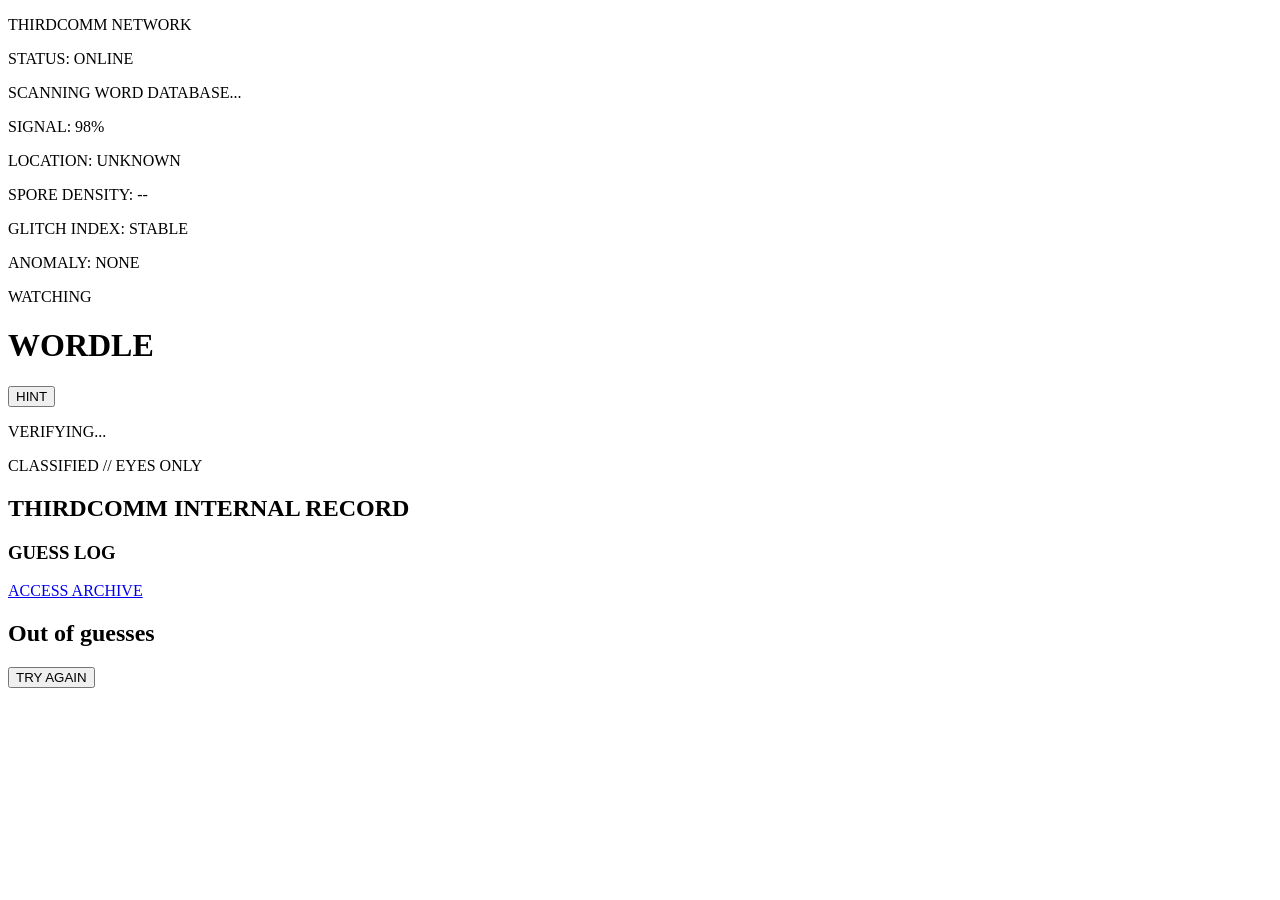
==== index.html @ 963567b8 "Rename index (2).html to index.html" ====
<!doctype html>
<html lang="en">
<head>
<meta charset="utf-8">
<meta name="viewport" content="width=device-width, initial-scale=1">
<title>WORDLE</title>
<link rel="stylesheet" href="style.css">
</head>
<body>
<!-- BACKGROUND ATMOSPHERE LAYER -->
<div class="bg-fx" aria-hidden="true">
    <div class="scanlines"></div>
    <div class="vignette"></div>
    <div class="spores" id="spores"></div>
    <div class="glitch-sweep" id="glitch-sweep"></div>
    <div class="anomaly-flare" id="anomaly-flare"></div>
</div>

<!-- BACKGROUND RADAR SYSTEM -->
<div class="radar-system" aria-hidden="true">
    <div class="radar">
        <div class="radar-sweep"></div>
        <div class="radar-dot"></div>
    </div>
    <div class="radar-data">
        <p>THIRDCOMM NETWORK</p>
        <p>STATUS: ONLINE</p>
        <p>SCANNING WORD DATABASE...</p>
        <p>SIGNAL: 98%</p>
        <p>LOCATION: UNKNOWN</p>
    </div>
</div>

<!-- MIRRORED SIGNAL MONITOR -->
<div class="signal-monitor" aria-hidden="true">
    <div class="monitor-ring">
        <div class="monitor-pulse"></div>
        <div class="monitor-pulse delay"></div>
    </div>
    <div class="monitor-data">
        <p>SPORE DENSITY: <span id="spore-density">--</span></p>
        <p>GLITCH INDEX: <span id="glitch-index">STABLE</span></p>
        <p>ANOMALY: <span id="anomaly-status">NONE</span></p>
        <p>WATCHING</p>
    </div>
</div>

<header class="topbar">
    <h1>WORDLE</h1>
    <div class="header-actions">
        <button id="hint-button" class="hint-button">HINT</button>
    </div>
</header>

<main>
    <section id="board" class="board" aria-label="Wordle game board"></section>
</main>

<div id="toast" class="toast"></div>
<section id="keyboard" class="keyboard"></section>

<section id="verification" class="verification">
    <p id="verification-text">VERIFYING...</p>
</section>

<section id="record" class="record">
    <div class="record-content">
        <p class="record-eyebrow">CLASSIFIED // EYES ONLY</p>
        <h2>THIRDCOMM INTERNAL RECORD</h2>
        <div class="rule"></div>
        <h3>GUESS LOG</h3>
        <ol id="guess-log" class="guess-log"></ol>
        <p id="subject-note" class="subject-note"></p>
        <a class="archive-button" href="https://canva.link/ogadl70s5o96e46">ACCESS ARCHIVE</a>
    </div>
</section>

<section id="retry-modal" class="retry-modal">
    <div class="retry-panel">
        <h2 id="retry-title">Out of guesses</h2>
        <button id="retry-button">TRY AGAIN</button>
    </div>
</section>

<script src="script.js"></script>
</body>
</html>
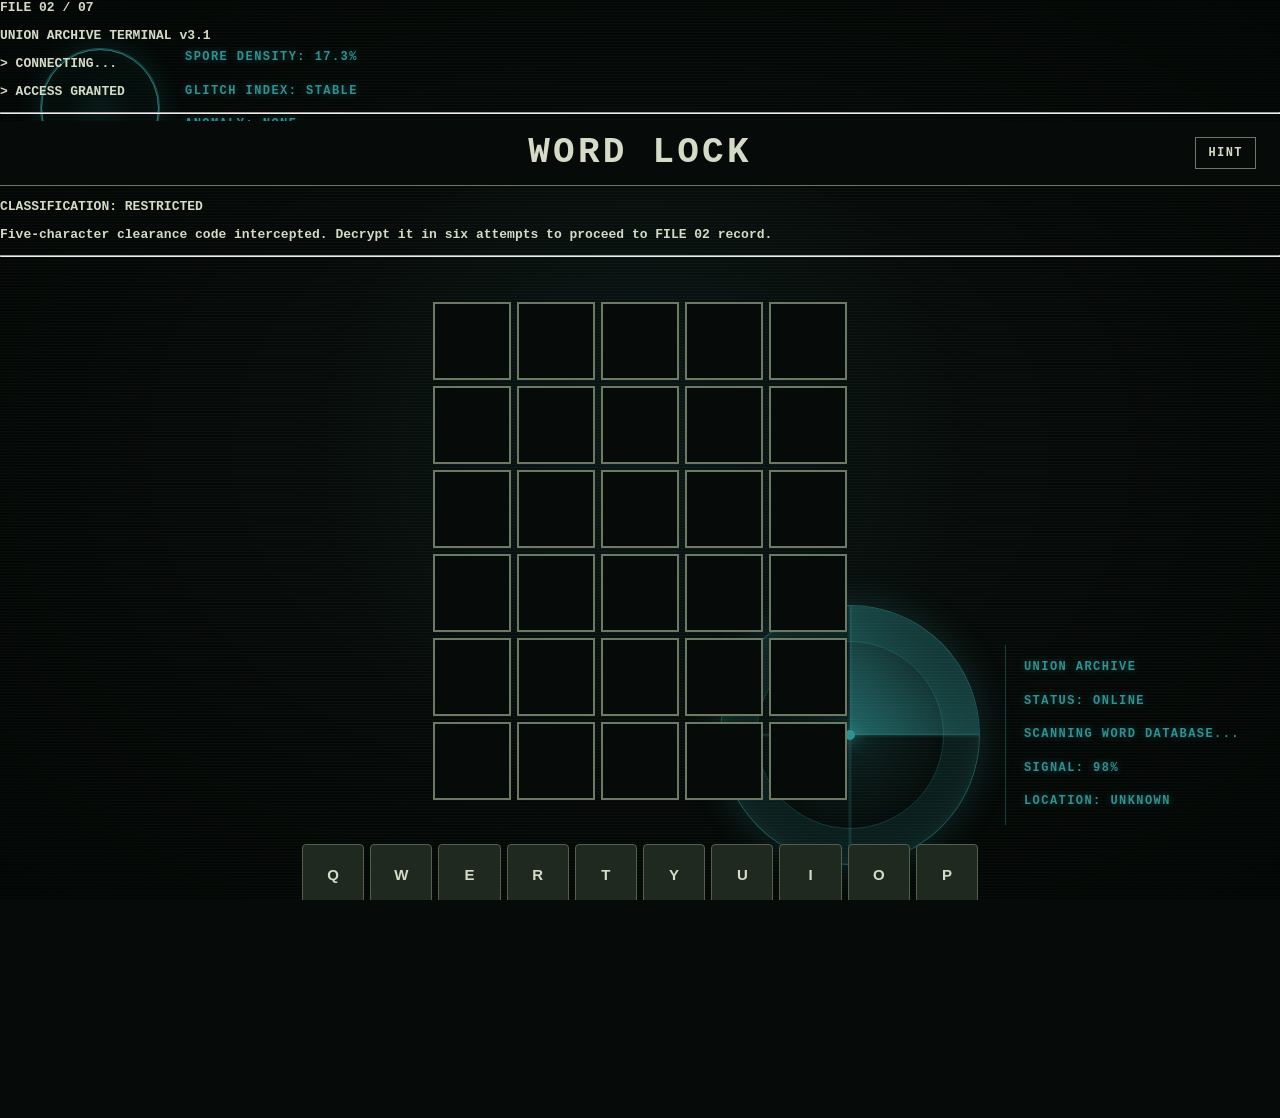
==== commit 88d29b0e: "Update index.html" ====
--- a/index.html
+++ b/index.html
@@ -3,10 +3,13 @@
 <head>
 <meta charset="utf-8">
 <meta name="viewport" content="width=device-width, initial-scale=1">
-<title>WORDLE</title>
+<title>UNION ARCHIVE // FILE 02 — WORD LOCK</title>
+<link rel="preconnect" href="https://fonts.googleapis.com">
+<link href="https://fonts.googleapis.com/css2?family=Share+Tech+Mono&display=swap" rel="stylesheet">
 <link rel="stylesheet" href="style.css">
 </head>
 <body>
+
 <!-- BACKGROUND ATMOSPHERE LAYER -->
 <div class="bg-fx" aria-hidden="true">
     <div class="scanlines"></div>
@@ -15,6 +18,7 @@
     <div class="glitch-sweep" id="glitch-sweep"></div>
     <div class="anomaly-flare" id="anomaly-flare"></div>
 </div>
+<div class="scan-beam" aria-hidden="true"></div>
 
 <!-- BACKGROUND RADAR SYSTEM -->
 <div class="radar-system" aria-hidden="true">
@@ -23,7 +27,7 @@
         <div class="radar-dot"></div>
     </div>
     <div class="radar-data">
-        <p>THIRDCOMM NETWORK</p>
+        <p>UNION ARCHIVE</p>
         <p>STATUS: ONLINE</p>
         <p>SCANNING WORD DATABASE...</p>
         <p>SIGNAL: 98%</p>
@@ -45,40 +49,63 @@
     </div>
 </div>
 
-<header class="topbar">
-    <h1>WORDLE</h1>
-    <div class="header-actions">
+<div class="wrap">
+<div class="box">
+
+    <div class="stamp">FILE 02 / 07</div>
+
+    <p class="small">UNION ARCHIVE TERMINAL v3.1</p>
+    <p>&gt; CONNECTING...</p>
+    <p>&gt; ACCESS GRANTED</p>
+
+    <hr>
+
+    <header class="topbar">
+        <h1 class="glitch" data-text="WORD LOCK">WORD LOCK</h1>
         <button id="hint-button" class="hint-button">HINT</button>
-    </div>
-</header>
+    </header>
 
-<main>
-    <section id="board" class="board" aria-label="Wordle game board"></section>
-</main>
+    <p class="red">CLASSIFICATION: RESTRICTED</p>
+    <p class="small">Five-character clearance code intercepted. Decrypt it in six attempts to proceed to FILE 02 record.</p>
+
+    <hr>
+
+    <main>
+        <section id="board" class="board" aria-label="Word lock game board"></section>
+    </main>
+
+    <section id="keyboard" class="keyboard"></section>
+
+    <p class="small" style="margin-top:20px;">Awaiting input<span class="cursor">_</span></p>
+
+</div>
+</div>
 
 <div id="toast" class="toast"></div>
-<section id="keyboard" class="keyboard"></section>
 
 <section id="verification" class="verification">
     <p id="verification-text">VERIFYING...</p>
 </section>
 
 <section id="record" class="record">
-    <div class="record-content">
-        <p class="record-eyebrow">CLASSIFIED // EYES ONLY</p>
-        <h2>THIRDCOMM INTERNAL RECORD</h2>
-        <div class="rule"></div>
-        <h3>GUESS LOG</h3>
+    <div class="record-content box">
+        <div class="stamp">FILE 02 / 07</div>
+        <p class="red">CLASSIFICATION: DECRYPTED</p>
+        <h2 class="glitch" data-text="UNION ARCHIVE RECORD">UNION ARCHIVE RECORD</h2>
+        <hr>
+        <p><strong>SUBJECT:</strong> <span class="redacted" tabindex="0">CIPRIKAND</span></p>
+        <p class="small" style="margin-top:12px;"><strong>GUESS LOG</strong></p>
         <ol id="guess-log" class="guess-log"></ol>
         <p id="subject-note" class="subject-note"></p>
-        <a class="archive-button" href="https://canva.link/ogadl70s5o96e46">ACCESS ARCHIVE</a>
+        <a class="button" href="https://canva.link/ogadl70s5o96e46">ACCESS ARCHIVE</a>
     </div>
 </section>
 
 <section id="retry-modal" class="retry-modal">
-    <div class="retry-panel">
-        <h2 id="retry-title">Out of guesses</h2>
-        <button id="retry-button">TRY AGAIN</button>
+    <div class="retry-panel box">
+        <div class="stamp">LOCKED</div>
+        <h2 id="retry-title" class="red">OUT OF ATTEMPTS</h2>
+        <button id="retry-button" class="button">TRY AGAIN</button>
     </div>
 </section>
 
--- a/style.css
+++ b/style.css
@@ -0,0 +1,510 @@
+/* Wordle — THIRDCOMM NETWORK theme */
+
+:root {
+  --bg: #060a08;
+  --text: #d6dbc7;
+  --border: #6c7965;
+  --absent: #4d574b;
+  --present: #c9b458;
+  --correct: #6aaa64;
+  --key: #20291f;
+  --tile-size: clamp(48px, calc((100vw - 46px) / 5), 78px);
+  --board-gap: clamp(4px, 1vw, 6px);
+  --radar: #3ebfc1;
+  --anomaly: #c23b3b;
+}
+
+*,
+*::before,
+*::after { box-sizing: border-box; }
+
+html, body { margin: 0; width: 100%; height: 100%; overflow-x: hidden; }
+
+body {
+  min-height: 100vh;
+  background:
+    radial-gradient(circle at center, rgba(62,191,193,.08), transparent 45%),
+    var(--bg);
+  color: var(--text);
+  font-family: monospace;
+  font-weight: 600;
+}
+
+button { font: inherit; }
+button:focus-visible,
+a:focus-visible { outline: 2px solid var(--correct); outline-offset: 3px; }
+
+/* Header */
+.topbar {
+  position: relative;
+  display: flex;
+  align-items: center;
+  justify-content: flex-end;
+  min-height: 65px;
+  padding: 0 clamp(12px, 3vw, 24px);
+  border-bottom: 1px solid var(--border);
+  background: var(--bg);
+}
+
+.topbar h1 {
+  position: absolute;
+  left: 50%;
+  margin: 0;
+  color: var(--text);
+  font-family: monospace;
+  font-size: clamp(28px, 4vw, 36px);
+  font-weight: 700;
+  letter-spacing: .09em;
+  line-height: 1;
+  transform: translateX(-50%);
+}
+
+.header-actions { display: flex; align-items: center; gap: clamp(8px, 2vw, 14px); }
+
+.icon-button {
+  padding: 3px;
+  border: 0;
+  background: transparent;
+  color: var(--text);
+  font-size: 23px;
+  font-weight: 700;
+  cursor: pointer;
+}
+
+.hint-button {
+  padding: 8px 12px;
+  border: 1px solid var(--border);
+  background: transparent;
+  color: var(--text);
+  font-family: monospace;
+  font-size: 12px;
+  font-weight: 700;
+  letter-spacing: .12em;
+  cursor: pointer;
+}
+
+.hint-button:hover,
+.hint-button:focus { background: #182018; border-color: #a8b59c; color: #e4e7d6; }
+
+/* Game board */
+.board {
+  display: grid;
+  grid-template-rows: repeat(6, var(--tile-size));
+  gap: var(--board-gap);
+  width: calc(var(--tile-size) * 5 + var(--board-gap) * 4);
+  margin: clamp(24px, 5vh, 48px) auto 0;
+}
+
+.row { display: grid; grid-template-columns: repeat(5, 1fr); gap: var(--board-gap); }
+
+.tile {
+  display: flex;
+  align-items: center;
+  justify-content: center;
+  min-width: 0;
+  border: 2px solid var(--border);
+  background: var(--bg);
+  color: var(--text);
+  font-size: clamp(24px, calc(var(--tile-size) * .5), 38px);
+  font-weight: 700;
+  line-height: 1;
+  text-transform: uppercase;
+  user-select: none;
+}
+
+.tile.filled { border-color: #a8b59c; }
+.tile.correct, .tile.present, .tile.absent { color: #fff; border-color: transparent; }
+.tile.correct { background: var(--correct); }
+.tile.present { background: var(--present); }
+.tile.absent { background: var(--absent); }
+
+/* Keyboard */
+.keyboard {
+  display: grid;
+  gap: clamp(5px, 1vw, 8px);
+  width: min(700px, 100%);
+  margin: clamp(26px, 5vh, 44px) auto 0;
+  padding: 0 clamp(6px, 2vw, 12px) 24px;
+}
+
+.key-row { display: flex; justify-content: center; gap: clamp(3px, .8vw, 6px); }
+
+.key {
+  flex: 1 1 0;
+  min-width: 0;
+  height: clamp(48px, 8.5vh, 62px);
+  padding: 0 5px;
+  border: 1px solid #52604d;
+  border-radius: 4px;
+  background: var(--key);
+  color: var(--text);
+  font: 700 clamp(12px, 1.8vw, 15px) "Clear Sans", Arial, sans-serif;
+  cursor: pointer;
+}
+
+.key.wide { flex-grow: 1.5; font-size: clamp(10px, 1.5vw, 12px); }
+.key.correct, .key.present, .key.absent { color: #fff; }
+.key.correct { background: var(--correct); }
+.key.present { background: var(--present); }
+.key.absent { background: var(--absent); }
+
+/* Feedback and overlays */
+.toast {
+  position: fixed;
+  z-index: 5;
+  top: 84px;
+  left: 50%;
+  max-width: calc(100vw - 32px);
+  padding: 13px 16px;
+  border: 1px solid var(--border);
+  border-radius: 4px;
+  background: #182018;
+  color: #e4e7d6;
+  font-size: 14px;
+  opacity: 0;
+  pointer-events: none;
+  transform: translate(-50%, -12px);
+  transition: opacity .15s, transform .15s;
+}
+.toast.show { opacity: 1; transform: translate(-50%, 0); }
+
+.verification, .record, .retry-modal {
+  position: fixed;
+  inset: 0;
+  display: none;
+  align-items: center;
+  justify-content: center;
+}
+.verification.show, .record.show, .retry-modal.show { display: flex; }
+.verification { z-index: 10; background: #050908; color: #d4d1ba; font: clamp(20px, 4vw, 36px) monospace; letter-spacing: .17em; }
+.verification p { animation: pulse .8s infinite alternate; }
+
+.record { z-index: 11; padding: 25px; overflow: auto; background: #060a08; color: #d6dbc7; font-family: monospace; }
+.record-content { width: min(720px, 100%); padding: clamp(24px, 6vw, 58px); border: 1px solid #6c7965; box-shadow: 0 0 60px rgba(154, 180, 135, .14); }
+.record-eyebrow { margin: 0 0 24px; color: #9aa990; font-size: 12px; letter-spacing: .15em; }
+.record h2 { margin: 0; font-size: clamp(26px, 5vw, 48px); letter-spacing: .04em; line-height: 1.06; }
+.record h3 { margin: 26px 0 10px; font-size: 14px; letter-spacing: .16em; }
+.rule { height: 1px; margin: 25px 0; background: #6c7965; }
+.guess-log { margin: 0; padding-left: 24px; letter-spacing: .17em; line-height: 1.9; }
+.subject-note { margin: 32px 0; color: #e4e7d6; font-size: 15px; line-height: 1.6; }
+.archive-button { display: inline-block; padding: 14px 18px; background: #cbd5bb; color: #10170f; font-size: 13px; font-weight: bold; letter-spacing: .08em; text-decoration: none; }
+.archive-button:hover { background: #fff; }
+
+.retry-modal { z-index: 12; padding: 20px; background: rgba(0, 0, 0, .48); }
+.retry-panel { width: min(330px, 100%); padding: 30px 24px; border: 1px solid #6c7965; background: #060a08; color: var(--text); box-shadow: 0 0 30px rgba(154, 180, 135, .14); text-align: center; }
+.retry-panel h2 { margin: 0 0 24px; font-size: 22px; }
+.retry-panel button { padding: 13px 20px; border: 0; background: #cbd5bb; color: #10170f; font-weight: 700; letter-spacing: .05em; cursor: pointer; }
+
+/* Optional alternate skins — unused by default, keep for other puzzle pages if wanted.
+   Set data-theme="classic" / "cyber" / "neon" / "neon-signal" on <html> to activate. */
+:is([data-theme="classic"], .theme-classic) {
+  --bg: #fff; --text: #1a1a1b; --border: #d3d6da; --absent: #787c7e; --present: #c9b458; --correct: #6aaa64; --key: #d3d6da;
+}
+:is([data-theme="classic"], .theme-classic) body { font-family: "Clear Sans", "Helvetica Neue", Arial, sans-serif; }
+:is([data-theme="classic"], .theme-classic) .topbar { justify-content: space-between; }
+:is([data-theme="classic"], .theme-classic) .topbar h1 { position: static; font-family: Georgia, serif; letter-spacing: -1.5px; transform: none; }
+:is([data-theme="classic"], .theme-classic) .hint-button { border-color: #878a8c; background: #fff; color: var(--text); font-family: inherit; letter-spacing: .04em; }
+:is([data-theme="classic"], .theme-classic) .tile { background: #fff; }
+:is([data-theme="classic"], .theme-classic) .tile.filled { border-color: #878a8c; }
+:is([data-theme="classic"], .theme-classic) .key { border: 0; font-family: "Clear Sans", Arial, sans-serif; }
+
+:is([data-theme="cyber"], .theme-cyber) {
+  --bg: #070914; --text: #e9ecff; --border: #566076; --absent: #3b4157; --present: #b06dca; --correct: #3ebfc1; --key: #20263a;
+}
+:is([data-theme="cyber"], .theme-cyber) body { background: radial-gradient(circle at 50% -20%, #20294b 0, #070914 48%); font-family: monospace; }
+:is([data-theme="cyber"], .theme-cyber) .topbar { border-color: #536084; background: rgba(7, 9, 20, .9); }
+:is([data-theme="cyber"], .theme-cyber) .topbar h1 { font-family: monospace; font-size: 29px; letter-spacing: .12em; text-shadow: 0 0 14px #55d9dc; }
+:is([data-theme="cyber"], .theme-cyber) .hint-button { background: #12182a; border-color: #3ebfc1; color: #bdf7f4; }
+:is([data-theme="cyber"], .theme-cyber) .tile { border-color: #566076; background: #0d1120; color: #e9ecff; text-shadow: 0 0 8px rgba(255,255,255,.28); }
+:is([data-theme="cyber"], .theme-cyber) .tile.filled { border-color: #aab9dc; }
+:is([data-theme="cyber"], .theme-cyber) .tile.correct, :is([data-theme="cyber"], .theme-cyber) .key.correct { background: #177f88; }
+:is([data-theme="cyber"], .theme-cyber) .tile.present, :is([data-theme="cyber"], .theme-cyber) .key.present { background: #75418f; }
+:is([data-theme="cyber"], .theme-cyber) .tile.absent, :is([data-theme="cyber"], .theme-cyber) .key.absent { background: #343b50; }
+:is([data-theme="cyber"], .theme-cyber) .key { border-color: #3b4662; border-radius: 0; }
+
+:is([data-theme="neon"], .theme-neon) {
+  --bg: #0a0613; --text: #e9ffed; --border: #595071; --absent: #3d3a4e; --present: #c9b458; --correct: #6aaa64; --key: #211936;
+}
+:is([data-theme="neon"], .theme-neon) body { background: radial-gradient(ellipse at 50% -20%, #2c1b4d 0, #0a0613 46%, #05030a 100%); }
+:is([data-theme="neon"], .theme-neon) body::before { position: fixed; z-index: -1; inset: 0; content: ""; pointer-events: none; background: repeating-linear-gradient(90deg, transparent 0 49px, rgba(86,255,138,.035) 50px), repeating-linear-gradient(0deg, transparent 0 49px, rgba(137,84,226,.05) 50px); }
+:is([data-theme="neon"], .theme-neon) .topbar { border-color: #4b386f; background: rgba(10,6,19,.92); }
+:is([data-theme="neon"], .theme-neon) .topbar h1 { color: #b6ffbd; text-shadow: 0 0 8px #54e85f, 0 0 22px rgba(151,72,255,.75); }
+:is([data-theme="neon"], .theme-neon) .hint-button { position: relative; border-color: #63d66a; background: #171025; color: #baffc0; box-shadow: 0 0 10px rgba(100,227,108,.2); animation: hint-pulse 1.8s ease-in-out infinite; }
+:is([data-theme="neon"], .theme-neon) .hint-button::before { margin-right: 7px; content: "◇"; color: #d1ff9b; }
+:is([data-theme="neon"], .theme-neon) .tile { border-color: #574872; background: #110b20; color: #f1fff3; box-shadow: inset 0 0 13px rgba(134,72,235,.09); }
+:is([data-theme="neon"], .theme-neon) .tile.filled { border-color: #aa91da; }
+:is([data-theme="neon"], .theme-neon) .key { border-color: #524170; }
+
+:is([data-theme="neon-signal"], .theme-neon-signal) {
+  --bg: #0a0613; --text: #e9ffed; --border: #595071; --absent: #3d3a4e; --present: #c9b458; --correct: #6aaa64; --key: #211936;
+}
+:is([data-theme="neon-signal"], .theme-neon-signal) body { background: radial-gradient(ellipse at 50% -20%, #2c1b4d 0, #0a0613 46%, #05030a 100%); }
+:is([data-theme="neon-signal"], .theme-neon-signal) .hint-button { position: relative; border-color: #63d66a; background: #171025; color: #baffc0; box-shadow: 0 0 10px rgba(100,227,108,.2); animation: hint-pulse 1.8s ease-in-out infinite; }
+:is([data-theme="neon-signal"], .theme-neon-signal) .hint-button::before { margin-right: 7px; content: "◇"; color: #d1ff9b; }
+
+@keyframes shake { 10%, 90% { transform: translateX(-3px); } 20%, 80% { transform: translateX(5px); } 30%, 50%, 70% { transform: translateX(-7px); } 40%, 60% { transform: translateX(7px); } }
+@keyframes flip { 0% { transform: rotateX(0); } 50% { transform: rotateX(90deg); } 100% { transform: rotateX(0); } }
+@keyframes pulse { to { opacity: .38; } }
+@keyframes hint-pulse { 50% { box-shadow: 0 0 18px rgba(131,255,154,.7); } }
+
+.shake { animation: shake .55s ease-in-out; }
+.flip { animation: flip .5s ease forwards; }
+
+@media (max-width: 420px) {
+  .topbar { min-height: 58px; }
+  .topbar h1 { font-size: 27px; }
+  .header-actions { gap: 5px; }
+  .hint-button { padding: 7px 8px; font-size: 10px; }
+  .keyboard { margin-top: 25px; }
+  .radar-system { display: none; }
+  .signal-monitor { display: none; }
+}
+
+@media (min-width: 1440px) { :root { --tile-size: 78px; } }
+
+@media (prefers-reduced-motion: reduce) {
+  *, *::before, *::after { animation-duration: .01ms !important; animation-iteration-count: 1 !important; scroll-behavior: auto !important; transition-duration: .01ms !important; }
+}
+
+/* ==========================
+   BACKGROUND ATMOSPHERE
+   ========================== */
+
+.bg-fx {
+  position: fixed;
+  inset: 0;
+  z-index: -3;
+  overflow: hidden;
+  pointer-events: none;
+}
+
+/* Scanlines — slow vertical drift, always present, barely there */
+.scanlines {
+  position: absolute;
+  inset: -4px 0 0 0;
+  background: repeating-linear-gradient(
+    to bottom,
+    rgba(214, 219, 199, .035) 0px,
+    rgba(214, 219, 199, .035) 1px,
+    transparent 1px,
+    transparent 3px
+  );
+  animation: scanline-drift 9s linear infinite;
+}
+
+@keyframes scanline-drift {
+  from { transform: translateY(0); }
+  to   { transform: translateY(3px); }
+}
+
+/* Vignette — slow breathing, darker at the edges */
+.vignette {
+  position: absolute;
+  inset: 0;
+  background: radial-gradient(ellipse at center, transparent 45%, rgba(0, 4, 2, .55) 100%);
+  animation: vignette-breathe 7s ease-in-out infinite;
+}
+
+@keyframes vignette-breathe {
+  0%, 100% { opacity: .75; }
+  50%      { opacity: .95; }
+}
+
+/* Data spores — drifting particles, spawned by script.js */
+.spores { position: absolute; inset: 0; }
+
+.spore {
+  position: absolute;
+  bottom: -6px;
+  width: 2px;
+  height: 2px;
+  border-radius: 50%;
+  background: var(--radar);
+  box-shadow: 0 0 5px var(--radar), 0 0 1px #fff;
+  opacity: 0;
+  animation-name: spore-rise;
+  animation-timing-function: linear;
+  animation-fill-mode: forwards;
+}
+
+@keyframes spore-rise {
+  0%   { transform: translate(0, 0); opacity: 0; }
+  8%   { opacity: .85; }
+  92%  { opacity: .5; }
+  100% { transform: translate(var(--drift, 0px), -108vh); opacity: 0; }
+}
+
+/* Glitch sweep — occasional teal scan pass */
+.glitch-sweep {
+  position: absolute;
+  inset: 0;
+  opacity: 0;
+  background:
+    linear-gradient(100deg, transparent 42%, rgba(62, 191, 193, .16) 49%, rgba(62, 191, 193, .3) 50%, rgba(62, 191, 193, .16) 51%, transparent 58%);
+  transform: translateX(-120%);
+  mix-blend-mode: screen;
+}
+
+.glitch-sweep.active { animation: glitch-pass 1.1s ease-in-out; }
+
+@keyframes glitch-pass {
+  0%   { transform: translateX(-120%) skewX(-8deg); opacity: 0; }
+  12%  { opacity: 1; }
+  50%  { transform: translateX(0%) skewX(-8deg); opacity: .7; }
+  88%  { opacity: 1; }
+  100% { transform: translateX(120%) skewX(-8deg); opacity: 0; }
+}
+
+/* Anomaly flare — rare red pulse, the horror beat */
+.anomaly-flare {
+  position: absolute;
+  inset: 0;
+  opacity: 0;
+  background: radial-gradient(ellipse at 50% 50%, rgba(194, 59, 59, .28), transparent 62%);
+}
+
+.anomaly-flare.active { animation: anomaly-pulse 2.2s ease-in-out; }
+
+@keyframes anomaly-pulse {
+  0%   { opacity: 0; }
+  10%  { opacity: 1; }
+  22%  { opacity: .15; }
+  38%  { opacity: .85; }
+  55%  { opacity: .1; }
+  100% { opacity: 0; }
+}
+
+@media (prefers-reduced-motion: reduce) {
+  .scanlines, .vignette, .spore, .glitch-sweep.active, .anomaly-flare.active { animation: none !important; }
+}
+
+/* ==========================
+   RADAR HUD
+   ========================== */
+
+.radar-system {
+  position: fixed;
+  right: 40px;
+  bottom: 35px;
+  z-index: -1;
+  display: flex;
+  align-items: center;
+  gap: 25px;
+  opacity: .75;
+}
+
+.radar {
+  position: relative;
+  width: 260px;
+  height: 260px;
+  border-radius: 50%;
+  border: 1px solid rgba(62,191,193,.6);
+  background: radial-gradient(circle, rgba(62,191,193,.18), transparent 65%);
+  box-shadow: 0 0 40px rgba(62,191,193,.25), inset 0 0 40px rgba(62,191,193,.2);
+  overflow: hidden;
+}
+
+.radar::before {
+  content: "";
+  position: absolute;
+  inset: 35px;
+  border-radius: 50%;
+  border: 1px solid rgba(62,191,193,.35);
+  box-shadow: 0 0 0 35px rgba(62,191,193,.08), 0 0 0 70px rgba(62,191,193,.05);
+}
+
+.radar::after {
+  content: "";
+  position: absolute;
+  inset: 0;
+  background:
+    linear-gradient(transparent 49%, rgba(62,191,193,.25) 50%, transparent 51%),
+    linear-gradient(90deg, transparent 49%, rgba(62,191,193,.25) 50%, transparent 51%);
+}
+
+.radar-sweep {
+  position: absolute;
+  width: 50%;
+  height: 50%;
+  top: 0;
+  left: 50%;
+  transform-origin: left bottom;
+  background: linear-gradient(45deg, rgba(62,191,193,.6), transparent);
+  animation: sweep 4s linear infinite;
+}
+
+.radar-dot {
+  position: absolute;
+  top: 50%;
+  left: 50%;
+  width: 10px;
+  height: 10px;
+  transform: translate(-50%,-50%);
+  background: var(--radar);
+  border-radius: 50%;
+  box-shadow: 0 0 15px var(--radar), 0 0 30px var(--radar);
+}
+
+@keyframes sweep { from { transform: rotate(0deg); } to { transform: rotate(360deg); } }
+
+.radar-data {
+  color: var(--radar);
+  font-size: 12px;
+  letter-spacing: .12em;
+  line-height: 1.8;
+  border-left: 1px solid rgba(62,191,193,.4);
+  padding-left: 18px;
+  text-shadow: 0 0 8px rgba(62,191,193,.5);
+}
+
+/* ==========================
+   SIGNAL MONITOR (mirrors the radar HUD, opposite corner)
+   ========================== */
+
+.signal-monitor {
+  position: fixed;
+  left: 40px;
+  top: 35px;
+  z-index: -1;
+  display: flex;
+  align-items: center;
+  gap: 25px;
+  opacity: .75;
+}
+
+.monitor-ring {
+  position: relative;
+  width: 120px;
+  height: 120px;
+  flex: none;
+  border-radius: 50%;
+  border: 1px solid rgba(62,191,193,.5);
+  background: radial-gradient(circle, rgba(62,191,193,.12), transparent 65%);
+  box-shadow: 0 0 30px rgba(62,191,193,.2), inset 0 0 30px rgba(62,191,193,.15);
+}
+
+.monitor-pulse {
+  position: absolute;
+  inset: 0;
+  border-radius: 50%;
+  border: 1px solid rgba(62,191,193,.55);
+  animation: monitor-pulse 3.4s ease-out infinite;
+}
+
+.monitor-pulse.delay { animation-delay: 1.7s; }
+
+@keyframes monitor-pulse {
+  0%   { transform: scale(.55); opacity: .9; }
+  100% { transform: scale(1.5); opacity: 0; }
+}
+
+.monitor-data {
+  color: var(--radar);
+  font-size: 12px;
+  letter-spacing: .12em;
+  line-height: 1.8;
+  text-shadow: 0 0 8px rgba(62,191,193,.5);
+}
+
+.monitor-data #anomaly-status.flagged { color: var(--anomaly); text-shadow: 0 0 8px rgba(194,59,59,.6); }
+.monitor-data #glitch-index.flux { color: #fff; }
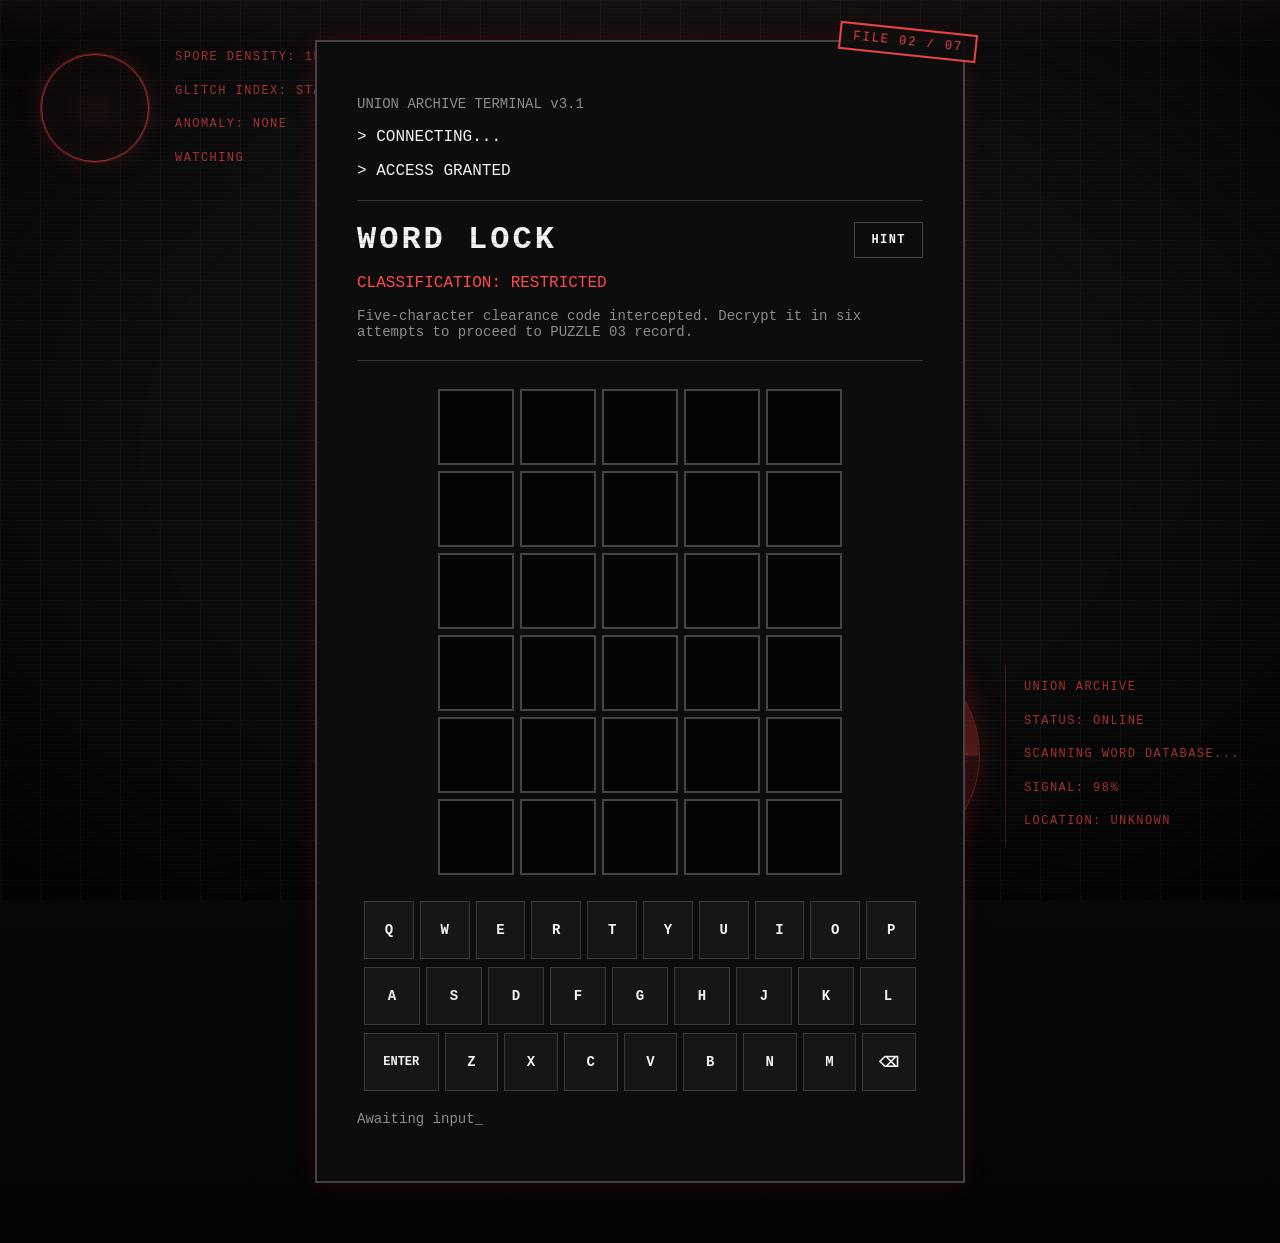
==== commit 97f60259: "Update index.html" ====
--- a/index.html
+++ b/index.html
@@ -66,7 +66,7 @@
     </header>
 
     <p class="red">CLASSIFICATION: RESTRICTED</p>
-    <p class="small">Five-character clearance code intercepted. Decrypt it in six attempts to proceed to FILE 02 record.</p>
+    <p class="small">Five-character clearance code intercepted. Decrypt it in six attempts to proceed to PUZZLE 03 record.</p>
 
     <hr>
 
--- a/style.css
+++ b/style.css
@@ -1,510 +1,556 @@
-/* Wordle — THIRDCOMM NETWORK theme */
-
-:root {
-  --bg: #060a08;
-  --text: #d6dbc7;
-  --border: #6c7965;
-  --absent: #4d574b;
-  --present: #c9b458;
-  --correct: #6aaa64;
-  --key: #20291f;
-  --tile-size: clamp(48px, calc((100vw - 46px) / 5), 78px);
+/* UNION ARCHIVE — FILE 02 / WORD LOCK
+   Theme matched to "THE INCIDENT" case-file terminal */
+
+:root{
+  --bg-top:#0f0f0f;
+  --bg-bottom:#050505;
+  --text:#f2f2f2;
+  --dim:#8c8c8c;
+  --border:#444;
+  --accent:#ff4a4a;
+  --box-bg:#0d0d0d;
+  --absent:#2b2b2b;
+  --present:#b8952e;
+  --correct:#3f8f52;
+  --key-bg:#161616;
+  --key-border:#3a3a3a;
+  --tile-size: clamp(46px, calc((100vw - 46px) / 5), 76px);
   --board-gap: clamp(4px, 1vw, 6px);
-  --radar: #3ebfc1;
-  --anomaly: #c23b3b;
-}
-
-*,
-*::before,
-*::after { box-sizing: border-box; }
-
-html, body { margin: 0; width: 100%; height: 100%; overflow-x: hidden; }
-
-body {
-  min-height: 100vh;
+}
+
+*,*::before,*::after{ box-sizing:border-box; }
+
+html,body{ margin:0; width:100%; min-height:100vh; }
+
+body{
+  background:linear-gradient(var(--bg-top),var(--bg-bottom));
+  color:var(--text);
+  font-family:"Share Tech Mono",Consolas,"Courier New",monospace;
+  overflow-x:hidden;
+  animation:terminal 20s infinite;
+}
+
+button{ font:inherit; }
+button:focus-visible, a:focus-visible{ outline:1px dashed var(--accent); outline-offset:3px; }
+
+hr{ border:0; border-top:1px solid #333; margin:20px 0; }
+
+.small{ color:var(--dim); font-size:14px; }
+
+.red{ color:var(--accent); animation:warning 3s infinite; }
+
+.cursor{ animation:cursor 1.2s infinite; }
+
+::selection{ background:var(--accent); color:black; }
+
+/* ==========================
+   PAGE LAYOUT
+   ========================== */
+
+.wrap{
+  display:flex;
+  justify-content:center;
+  align-items:flex-start;
+  padding:40px 16px 60px;
+}
+
+.box{
+  width:650px;
+  max-width:100%;
+  position:relative;
+  border:2px solid var(--border);
+  background:var(--box-bg);
+  padding:40px;
+  box-shadow:0 0 20px rgba(255,0,0,.15);
+  animation:fadeIn 1.2s ease;
+  transition:.3s;
+}
+
+.box:hover{
+  box-shadow:0 0 25px rgba(255,70,70,.2), 0 0 60px rgba(255,0,0,.08);
+}
+
+.stamp{
+  position:absolute;
+  top:-14px;
+  right:-14px;
+  border:2px solid var(--accent);
+  color:var(--accent);
+  background:var(--box-bg);
+  padding:5px 12px;
+  font-size:12px;
+  letter-spacing:2px;
+  transform:rotate(6deg);
+  opacity:.9;
+  z-index:2;
+}
+
+/* title + glitch, reused from case-file page */
+h1,h2{ letter-spacing:3px; position:relative; margin:0; }
+
+h1.glitch::before, h1.glitch::after,
+h2.glitch::before, h2.glitch::after{
+  content:attr(data-text);
+  position:absolute;
+  left:0; top:0;
+  width:100%;
+  overflow:hidden;
+  background:var(--box-bg);
+  color:var(--text);
+}
+h1.glitch::before, h2.glitch::before{ clip-path:inset(0 0 60% 0); animation:glitchTop 4s infinite linear; }
+h1.glitch::after, h2.glitch::after{ clip-path:inset(60% 0 0 0); animation:glitchBottom 4s infinite linear; }
+
+/* redacted subject name */
+.redacted{
+  background:#000;
+  color:#000;
+  padding:0 6px;
+  cursor:pointer;
+  border-radius:2px;
+  transition:.2s;
+}
+.redacted:hover, .redacted:focus, .redacted.revealed{
+  background:transparent;
+  color:var(--accent);
+  outline:1px dashed var(--accent);
+}
+
+/* buttons / links, reused from case-file page */
+.button{
+  display:inline-block;
+  margin-top:20px;
+  padding:14px 30px;
+  border:1px solid #888;
+  background:transparent;
+  color:var(--text);
+  text-decoration:none;
+  cursor:pointer;
+  font-family:inherit;
+  font-size:14px;
+  letter-spacing:1px;
+  transition:.2s;
+  animation:pulse 2.5s infinite;
+}
+.button:hover{ background:#222; transform:translateY(-2px); }
+
+/* ==========================
+   HEADER
+   ========================== */
+
+.topbar{
+  display:flex;
+  align-items:center;
+  justify-content:space-between;
+  gap:16px;
+  margin-top:6px;
+}
+
+.topbar h1{ font-size:clamp(24px,4vw,32px); }
+
+.hint-button{
+  flex:none;
+  padding:10px 16px;
+  border:1px solid var(--border);
+  background:transparent;
+  color:var(--text);
+  font-family:inherit;
+  font-size:12px;
+  font-weight:700;
+  letter-spacing:.12em;
+  cursor:pointer;
+  transition:.2s;
+}
+.hint-button:hover, .hint-button:focus{ background:#1a1a1a; border-color:#888; color:var(--accent); }
+
+/* ==========================
+   BOARD
+   ========================== */
+
+.board{
+  display:grid;
+  grid-template-rows:repeat(6, var(--tile-size));
+  gap:var(--board-gap);
+  width:calc(var(--tile-size) * 5 + var(--board-gap) * 4);
+  margin:28px auto 0;
+}
+
+.row{ display:grid; grid-template-columns:repeat(5,1fr); gap:var(--board-gap); }
+
+.tile{
+  display:flex;
+  align-items:center;
+  justify-content:center;
+  min-width:0;
+  border:2px solid var(--border);
+  background:#050505;
+  color:var(--text);
+  font-size:clamp(22px, calc(var(--tile-size) * .5), 34px);
+  font-weight:700;
+  line-height:1;
+  text-transform:uppercase;
+  user-select:none;
+}
+
+.tile.filled{ border-color:#888; }
+.tile.correct, .tile.present, .tile.absent{ color:#fff; border-color:transparent; }
+.tile.correct{ background:var(--correct); }
+.tile.present{ background:var(--present); }
+.tile.absent{ background:var(--absent); }
+
+/* ==========================
+   KEYBOARD
+   ========================== */
+
+.keyboard{
+  display:grid;
+  gap:clamp(5px,1vw,8px);
+  width:min(560px,100%);
+  margin:26px auto 0;
+  padding:0 4px;
+}
+
+.key-row{ display:flex; justify-content:center; gap:clamp(3px,.8vw,6px); }
+
+.key{
+  flex:1 1 0;
+  min-width:0;
+  height:clamp(46px,8vh,58px);
+  padding:0 5px;
+  border:1px solid var(--key-border);
+  background:var(--key-bg);
+  color:var(--text);
+  font:700 clamp(11px,1.6vw,14px) "Share Tech Mono",monospace;
+  cursor:pointer;
+  transition:.15s;
+}
+.key:hover{ border-color:#888; }
+.key.wide{ flex-grow:1.5; font-size:clamp(10px,1.4vw,12px); }
+.key.correct, .key.present, .key.absent{ color:#fff; border-color:transparent; }
+.key.correct{ background:var(--correct); }
+.key.present{ background:var(--present); }
+.key.absent{ background:var(--absent); }
+
+/* ==========================
+   TOAST
+   ========================== */
+
+.toast{
+  position:fixed;
+  z-index:20;
+  top:24px;
+  left:50%;
+  max-width:calc(100vw - 32px);
+  padding:13px 18px;
+  border:1px solid var(--border);
+  background:var(--box-bg);
+  color:var(--text);
+  font-size:14px;
+  letter-spacing:.04em;
+  opacity:0;
+  pointer-events:none;
+  transform:translate(-50%,-12px);
+  transition:opacity .15s, transform .15s;
+  box-shadow:0 0 15px rgba(255,0,0,.12);
+}
+.toast.show{ opacity:1; transform:translate(-50%,0); }
+
+/* ==========================
+   OVERLAYS
+   ========================== */
+
+.verification, .record, .retry-modal{
+  position:fixed;
+  inset:0;
+  display:none;
+  align-items:center;
+  justify-content:center;
+  padding:20px;
+}
+.verification.show, .record.show, .retry-modal.show{ display:flex; }
+
+.verification{
+  z-index:30;
+  background:#050505;
+  color:var(--accent);
+  font:clamp(18px,4vw,32px) "Share Tech Mono",monospace;
+  letter-spacing:.17em;
+}
+.verification p{ animation:warning .8s infinite alternate; }
+
+.record{ z-index:31; overflow:auto; }
+.record .box{ width:min(650px,100%); }
+.record h2{ font-size:clamp(22px,4.5vw,30px); margin-top:10px; }
+.guess-log{ margin:8px 0 0; padding-left:24px; letter-spacing:.14em; line-height:1.9; color:#d8d8d8; }
+.subject-note{ margin:24px 0 0; color:var(--text); font-size:14px; line-height:1.6; }
+
+.retry-modal{ z-index:32; background:rgba(0,0,0,.6); }
+.retry-panel.box{ width:min(320px,100%); padding:34px 28px; text-align:center; }
+.retry-panel h2{ margin:16px 0 26px; font-size:20px; }
+
+/* ==========================
+   ANIMATIONS (shared with case-file page)
+   ========================== */
+
+@keyframes fadeIn{ from{ opacity:0; transform:translateY(20px); } to{ opacity:1; transform:none; } }
+@keyframes pulse{ 0%,100%{ box-shadow:0 0 0 rgba(255,255,255,0); } 50%{ box-shadow:0 0 15px rgba(255,255,255,.25); } }
+@keyframes cursor{ 0%,40%{ opacity:1; } 50%{ opacity:.2; } 60%{ opacity:1; } 70%{ opacity:0; } 100%{ opacity:1; } }
+@keyframes warning{ 0%,100%{ opacity:1; } 50%{ opacity:.65; } }
+@keyframes gridMove{ from{ transform:translateY(0); } to{ transform:translateY(40px); } }
+@keyframes terminal{ 0%,97%,100%{ filter:brightness(1); } 98%{ filter:brightness(.75); } 99%{ filter:brightness(1.08); } }
+@keyframes glitchTop{ 0%,90%,100%{ transform:translate(0,0); } 91%{ transform:translate(-3px,-1px); } 93%{ transform:translate(2px,1px); } }
+@keyframes glitchBottom{ 0%,90%,100%{ transform:translate(0,0); } 92%{ transform:translate(3px,1px); } 95%{ transform:translate(-2px,-1px); } }
+
+@keyframes shake{ 10%,90%{ transform:translateX(-3px); } 20%,80%{ transform:translateX(5px); } 30%,50%,70%{ transform:translateX(-7px); } 40%,60%{ transform:translateX(7px); } }
+@keyframes flip{ 0%{ transform:rotateX(0); } 50%{ transform:rotateX(90deg); } 100%{ transform:rotateX(0); } }
+.shake{ animation:shake .55s ease-in-out; }
+.flip{ animation:flip .5s ease forwards; }
+
+@media (max-width:420px){
+  .box{ padding:26px 20px; }
+  .topbar h1{ font-size:22px; }
+  .radar-system, .signal-monitor{ display:none; }
+}
+
+@media (prefers-reduced-motion: reduce){
+  *,*::before,*::after{ animation-duration:.01ms !important; animation-iteration-count:1 !important; scroll-behavior:auto !important; transition-duration:.01ms !important; }
+}
+
+/* ==========================
+   BACKGROUND ATMOSPHERE (grid + scanlines + vignette + scan-beam)
+   ========================== */
+
+body::before{
+  content:"";
+  position:fixed;
+  inset:0;
+  z-index:-2;
+  background-image:
+    linear-gradient(rgba(255,255,255,.03) 1px,transparent 1px),
+    linear-gradient(90deg,rgba(255,255,255,.03) 1px,transparent 1px);
+  background-size:40px 40px;
+  animation:gridMove 18s linear infinite;
+}
+
+.bg-fx{ position:fixed; inset:0; z-index:-3; overflow:hidden; pointer-events:none; }
+
+.scanlines{
+  position:absolute;
+  inset:-4px 0 0 0;
+  background:repeating-linear-gradient(
+    to bottom,
+    rgba(255,255,255,.02) 0px,
+    rgba(255,255,255,.02) 1px,
+    transparent 1px,
+    transparent 4px
+  );
+}
+
+.vignette{
+  position:fixed;
+  inset:0;
+  z-index:5;
+  pointer-events:none;
+  background:radial-gradient(ellipse at center, transparent 55%, rgba(0,0,0,.65) 100%);
+}
+.record .vignette, .verification .vignette{ display:none; }
+
+.scan-beam{
+  position:fixed;
+  left:0;
+  top:-10%;
+  width:100%;
+  height:140px;
+  pointer-events:none;
+  z-index:6;
+  mix-blend-mode:screen;
+  background:linear-gradient(
+    to bottom,
+    transparent 0%,
+    rgba(255,74,74,.05) 35%,
+    rgba(255,90,90,.14) 50%,
+    rgba(255,74,74,.05) 65%,
+    transparent 100%
+  );
+  animation:scanSweep 6s linear infinite;
+}
+@keyframes scanSweep{ 0%{ top:-15%; } 100%{ top:110%; } }
+
+/* data spores */
+.spores{ position:absolute; inset:0; }
+.spore{
+  position:absolute;
+  bottom:-6px;
+  width:2px;
+  height:2px;
+  border-radius:50%;
+  background:var(--accent);
+  box-shadow:0 0 5px var(--accent), 0 0 1px #fff;
+  opacity:0;
+  animation-name:spore-rise;
+  animation-timing-function:linear;
+  animation-fill-mode:forwards;
+}
+@keyframes spore-rise{
+  0%{ transform:translate(0,0); opacity:0; }
+  8%{ opacity:.7; }
+  92%{ opacity:.4; }
+  100%{ transform:translate(var(--drift,0px), -108vh); opacity:0; }
+}
+
+/* glitch sweep */
+.glitch-sweep{
+  position:absolute;
+  inset:0;
+  opacity:0;
+  background:linear-gradient(100deg, transparent 42%, rgba(255,74,74,.14) 49%, rgba(255,74,74,.28) 50%, rgba(255,74,74,.14) 51%, transparent 58%);
+  transform:translateX(-120%);
+  mix-blend-mode:screen;
+}
+.glitch-sweep.active{ animation:glitch-pass 1.1s ease-in-out; }
+@keyframes glitch-pass{
+  0%{ transform:translateX(-120%) skewX(-8deg); opacity:0; }
+  12%{ opacity:1; }
+  50%{ transform:translateX(0%) skewX(-8deg); opacity:.7; }
+  88%{ opacity:1; }
+  100%{ transform:translateX(120%) skewX(-8deg); opacity:0; }
+}
+
+/* anomaly flare */
+.anomaly-flare{
+  position:absolute;
+  inset:0;
+  opacity:0;
+  background:radial-gradient(ellipse at 50% 50%, rgba(255,74,74,.3), transparent 62%);
+}
+.anomaly-flare.active{ animation:anomaly-pulse 2.2s ease-in-out; }
+@keyframes anomaly-pulse{
+  0%{ opacity:0; } 10%{ opacity:1; } 22%{ opacity:.15; } 38%{ opacity:.85; } 55%{ opacity:.1; } 100%{ opacity:0; }
+}
+
+@media (prefers-reduced-motion: reduce){
+  .scanlines, .vignette, .spore, .glitch-sweep.active, .anomaly-flare.active{ animation:none !important; }
+}
+
+/* ==========================
+   RADAR HUD
+   ========================== */
+
+.radar-system{
+  position:fixed;
+  right:40px;
+  bottom:35px;
+  z-index:-1;
+  display:flex;
+  align-items:center;
+  gap:25px;
+  opacity:.7;
+}
+
+.radar{
+  position:relative;
+  width:220px;
+  height:220px;
+  border-radius:50%;
+  border:1px solid rgba(255,74,74,.5);
+  background:radial-gradient(circle, rgba(255,74,74,.14), transparent 65%);
+  box-shadow:0 0 40px rgba(255,74,74,.2), inset 0 0 40px rgba(255,74,74,.15);
+  overflow:hidden;
+}
+.radar::before{
+  content:"";
+  position:absolute;
+  inset:30px;
+  border-radius:50%;
+  border:1px solid rgba(255,74,74,.3);
+  box-shadow:0 0 0 30px rgba(255,74,74,.06), 0 0 0 60px rgba(255,74,74,.04);
+}
+.radar::after{
+  content:"";
+  position:absolute;
+  inset:0;
   background:
-    radial-gradient(circle at center, rgba(62,191,193,.08), transparent 45%),
-    var(--bg);
-  color: var(--text);
-  font-family: monospace;
-  font-weight: 600;
-}
-
-button { font: inherit; }
-button:focus-visible,
-a:focus-visible { outline: 2px solid var(--correct); outline-offset: 3px; }
-
-/* Header */
-.topbar {
-  position: relative;
-  display: flex;
-  align-items: center;
-  justify-content: flex-end;
-  min-height: 65px;
-  padding: 0 clamp(12px, 3vw, 24px);
-  border-bottom: 1px solid var(--border);
-  background: var(--bg);
-}
-
-.topbar h1 {
-  position: absolute;
-  left: 50%;
-  margin: 0;
-  color: var(--text);
-  font-family: monospace;
-  font-size: clamp(28px, 4vw, 36px);
-  font-weight: 700;
-  letter-spacing: .09em;
-  line-height: 1;
-  transform: translateX(-50%);
-}
-
-.header-actions { display: flex; align-items: center; gap: clamp(8px, 2vw, 14px); }
-
-.icon-button {
-  padding: 3px;
-  border: 0;
-  background: transparent;
-  color: var(--text);
-  font-size: 23px;
-  font-weight: 700;
-  cursor: pointer;
-}
-
-.hint-button {
-  padding: 8px 12px;
-  border: 1px solid var(--border);
-  background: transparent;
-  color: var(--text);
-  font-family: monospace;
-  font-size: 12px;
-  font-weight: 700;
-  letter-spacing: .12em;
-  cursor: pointer;
-}
-
-.hint-button:hover,
-.hint-button:focus { background: #182018; border-color: #a8b59c; color: #e4e7d6; }
-
-/* Game board */
-.board {
-  display: grid;
-  grid-template-rows: repeat(6, var(--tile-size));
-  gap: var(--board-gap);
-  width: calc(var(--tile-size) * 5 + var(--board-gap) * 4);
-  margin: clamp(24px, 5vh, 48px) auto 0;
-}
-
-.row { display: grid; grid-template-columns: repeat(5, 1fr); gap: var(--board-gap); }
-
-.tile {
-  display: flex;
-  align-items: center;
-  justify-content: center;
-  min-width: 0;
-  border: 2px solid var(--border);
-  background: var(--bg);
-  color: var(--text);
-  font-size: clamp(24px, calc(var(--tile-size) * .5), 38px);
-  font-weight: 700;
-  line-height: 1;
-  text-transform: uppercase;
-  user-select: none;
-}
-
-.tile.filled { border-color: #a8b59c; }
-.tile.correct, .tile.present, .tile.absent { color: #fff; border-color: transparent; }
-.tile.correct { background: var(--correct); }
-.tile.present { background: var(--present); }
-.tile.absent { background: var(--absent); }
-
-/* Keyboard */
-.keyboard {
-  display: grid;
-  gap: clamp(5px, 1vw, 8px);
-  width: min(700px, 100%);
-  margin: clamp(26px, 5vh, 44px) auto 0;
-  padding: 0 clamp(6px, 2vw, 12px) 24px;
-}
-
-.key-row { display: flex; justify-content: center; gap: clamp(3px, .8vw, 6px); }
-
-.key {
-  flex: 1 1 0;
-  min-width: 0;
-  height: clamp(48px, 8.5vh, 62px);
-  padding: 0 5px;
-  border: 1px solid #52604d;
-  border-radius: 4px;
-  background: var(--key);
-  color: var(--text);
-  font: 700 clamp(12px, 1.8vw, 15px) "Clear Sans", Arial, sans-serif;
-  cursor: pointer;
-}
-
-.key.wide { flex-grow: 1.5; font-size: clamp(10px, 1.5vw, 12px); }
-.key.correct, .key.present, .key.absent { color: #fff; }
-.key.correct { background: var(--correct); }
-.key.present { background: var(--present); }
-.key.absent { background: var(--absent); }
-
-/* Feedback and overlays */
-.toast {
-  position: fixed;
-  z-index: 5;
-  top: 84px;
-  left: 50%;
-  max-width: calc(100vw - 32px);
-  padding: 13px 16px;
-  border: 1px solid var(--border);
-  border-radius: 4px;
-  background: #182018;
-  color: #e4e7d6;
-  font-size: 14px;
-  opacity: 0;
-  pointer-events: none;
-  transform: translate(-50%, -12px);
-  transition: opacity .15s, transform .15s;
-}
-.toast.show { opacity: 1; transform: translate(-50%, 0); }
-
-.verification, .record, .retry-modal {
-  position: fixed;
-  inset: 0;
-  display: none;
-  align-items: center;
-  justify-content: center;
-}
-.verification.show, .record.show, .retry-modal.show { display: flex; }
-.verification { z-index: 10; background: #050908; color: #d4d1ba; font: clamp(20px, 4vw, 36px) monospace; letter-spacing: .17em; }
-.verification p { animation: pulse .8s infinite alternate; }
-
-.record { z-index: 11; padding: 25px; overflow: auto; background: #060a08; color: #d6dbc7; font-family: monospace; }
-.record-content { width: min(720px, 100%); padding: clamp(24px, 6vw, 58px); border: 1px solid #6c7965; box-shadow: 0 0 60px rgba(154, 180, 135, .14); }
-.record-eyebrow { margin: 0 0 24px; color: #9aa990; font-size: 12px; letter-spacing: .15em; }
-.record h2 { margin: 0; font-size: clamp(26px, 5vw, 48px); letter-spacing: .04em; line-height: 1.06; }
-.record h3 { margin: 26px 0 10px; font-size: 14px; letter-spacing: .16em; }
-.rule { height: 1px; margin: 25px 0; background: #6c7965; }
-.guess-log { margin: 0; padding-left: 24px; letter-spacing: .17em; line-height: 1.9; }
-.subject-note { margin: 32px 0; color: #e4e7d6; font-size: 15px; line-height: 1.6; }
-.archive-button { display: inline-block; padding: 14px 18px; background: #cbd5bb; color: #10170f; font-size: 13px; font-weight: bold; letter-spacing: .08em; text-decoration: none; }
-.archive-button:hover { background: #fff; }
-
-.retry-modal { z-index: 12; padding: 20px; background: rgba(0, 0, 0, .48); }
-.retry-panel { width: min(330px, 100%); padding: 30px 24px; border: 1px solid #6c7965; background: #060a08; color: var(--text); box-shadow: 0 0 30px rgba(154, 180, 135, .14); text-align: center; }
-.retry-panel h2 { margin: 0 0 24px; font-size: 22px; }
-.retry-panel button { padding: 13px 20px; border: 0; background: #cbd5bb; color: #10170f; font-weight: 700; letter-spacing: .05em; cursor: pointer; }
-
-/* Optional alternate skins — unused by default, keep for other puzzle pages if wanted.
-   Set data-theme="classic" / "cyber" / "neon" / "neon-signal" on <html> to activate. */
-:is([data-theme="classic"], .theme-classic) {
-  --bg: #fff; --text: #1a1a1b; --border: #d3d6da; --absent: #787c7e; --present: #c9b458; --correct: #6aaa64; --key: #d3d6da;
-}
-:is([data-theme="classic"], .theme-classic) body { font-family: "Clear Sans", "Helvetica Neue", Arial, sans-serif; }
-:is([data-theme="classic"], .theme-classic) .topbar { justify-content: space-between; }
-:is([data-theme="classic"], .theme-classic) .topbar h1 { position: static; font-family: Georgia, serif; letter-spacing: -1.5px; transform: none; }
-:is([data-theme="classic"], .theme-classic) .hint-button { border-color: #878a8c; background: #fff; color: var(--text); font-family: inherit; letter-spacing: .04em; }
-:is([data-theme="classic"], .theme-classic) .tile { background: #fff; }
-:is([data-theme="classic"], .theme-classic) .tile.filled { border-color: #878a8c; }
-:is([data-theme="classic"], .theme-classic) .key { border: 0; font-family: "Clear Sans", Arial, sans-serif; }
-
-:is([data-theme="cyber"], .theme-cyber) {
-  --bg: #070914; --text: #e9ecff; --border: #566076; --absent: #3b4157; --present: #b06dca; --correct: #3ebfc1; --key: #20263a;
-}
-:is([data-theme="cyber"], .theme-cyber) body { background: radial-gradient(circle at 50% -20%, #20294b 0, #070914 48%); font-family: monospace; }
-:is([data-theme="cyber"], .theme-cyber) .topbar { border-color: #536084; background: rgba(7, 9, 20, .9); }
-:is([data-theme="cyber"], .theme-cyber) .topbar h1 { font-family: monospace; font-size: 29px; letter-spacing: .12em; text-shadow: 0 0 14px #55d9dc; }
-:is([data-theme="cyber"], .theme-cyber) .hint-button { background: #12182a; border-color: #3ebfc1; color: #bdf7f4; }
-:is([data-theme="cyber"], .theme-cyber) .tile { border-color: #566076; background: #0d1120; color: #e9ecff; text-shadow: 0 0 8px rgba(255,255,255,.28); }
-:is([data-theme="cyber"], .theme-cyber) .tile.filled { border-color: #aab9dc; }
-:is([data-theme="cyber"], .theme-cyber) .tile.correct, :is([data-theme="cyber"], .theme-cyber) .key.correct { background: #177f88; }
-:is([data-theme="cyber"], .theme-cyber) .tile.present, :is([data-theme="cyber"], .theme-cyber) .key.present { background: #75418f; }
-:is([data-theme="cyber"], .theme-cyber) .tile.absent, :is([data-theme="cyber"], .theme-cyber) .key.absent { background: #343b50; }
-:is([data-theme="cyber"], .theme-cyber) .key { border-color: #3b4662; border-radius: 0; }
-
-:is([data-theme="neon"], .theme-neon) {
-  --bg: #0a0613; --text: #e9ffed; --border: #595071; --absent: #3d3a4e; --present: #c9b458; --correct: #6aaa64; --key: #211936;
-}
-:is([data-theme="neon"], .theme-neon) body { background: radial-gradient(ellipse at 50% -20%, #2c1b4d 0, #0a0613 46%, #05030a 100%); }
-:is([data-theme="neon"], .theme-neon) body::before { position: fixed; z-index: -1; inset: 0; content: ""; pointer-events: none; background: repeating-linear-gradient(90deg, transparent 0 49px, rgba(86,255,138,.035) 50px), repeating-linear-gradient(0deg, transparent 0 49px, rgba(137,84,226,.05) 50px); }
-:is([data-theme="neon"], .theme-neon) .topbar { border-color: #4b386f; background: rgba(10,6,19,.92); }
-:is([data-theme="neon"], .theme-neon) .topbar h1 { color: #b6ffbd; text-shadow: 0 0 8px #54e85f, 0 0 22px rgba(151,72,255,.75); }
-:is([data-theme="neon"], .theme-neon) .hint-button { position: relative; border-color: #63d66a; background: #171025; color: #baffc0; box-shadow: 0 0 10px rgba(100,227,108,.2); animation: hint-pulse 1.8s ease-in-out infinite; }
-:is([data-theme="neon"], .theme-neon) .hint-button::before { margin-right: 7px; content: "◇"; color: #d1ff9b; }
-:is([data-theme="neon"], .theme-neon) .tile { border-color: #574872; background: #110b20; color: #f1fff3; box-shadow: inset 0 0 13px rgba(134,72,235,.09); }
-:is([data-theme="neon"], .theme-neon) .tile.filled { border-color: #aa91da; }
-:is([data-theme="neon"], .theme-neon) .key { border-color: #524170; }
-
-:is([data-theme="neon-signal"], .theme-neon-signal) {
-  --bg: #0a0613; --text: #e9ffed; --border: #595071; --absent: #3d3a4e; --present: #c9b458; --correct: #6aaa64; --key: #211936;
-}
-:is([data-theme="neon-signal"], .theme-neon-signal) body { background: radial-gradient(ellipse at 50% -20%, #2c1b4d 0, #0a0613 46%, #05030a 100%); }
-:is([data-theme="neon-signal"], .theme-neon-signal) .hint-button { position: relative; border-color: #63d66a; background: #171025; color: #baffc0; box-shadow: 0 0 10px rgba(100,227,108,.2); animation: hint-pulse 1.8s ease-in-out infinite; }
-:is([data-theme="neon-signal"], .theme-neon-signal) .hint-button::before { margin-right: 7px; content: "◇"; color: #d1ff9b; }
-
-@keyframes shake { 10%, 90% { transform: translateX(-3px); } 20%, 80% { transform: translateX(5px); } 30%, 50%, 70% { transform: translateX(-7px); } 40%, 60% { transform: translateX(7px); } }
-@keyframes flip { 0% { transform: rotateX(0); } 50% { transform: rotateX(90deg); } 100% { transform: rotateX(0); } }
-@keyframes pulse { to { opacity: .38; } }
-@keyframes hint-pulse { 50% { box-shadow: 0 0 18px rgba(131,255,154,.7); } }
-
-.shake { animation: shake .55s ease-in-out; }
-.flip { animation: flip .5s ease forwards; }
-
-@media (max-width: 420px) {
-  .topbar { min-height: 58px; }
-  .topbar h1 { font-size: 27px; }
-  .header-actions { gap: 5px; }
-  .hint-button { padding: 7px 8px; font-size: 10px; }
-  .keyboard { margin-top: 25px; }
-  .radar-system { display: none; }
-  .signal-monitor { display: none; }
-}
-
-@media (min-width: 1440px) { :root { --tile-size: 78px; } }
-
-@media (prefers-reduced-motion: reduce) {
-  *, *::before, *::after { animation-duration: .01ms !important; animation-iteration-count: 1 !important; scroll-behavior: auto !important; transition-duration: .01ms !important; }
-}
-
-/* ==========================
-   BACKGROUND ATMOSPHERE
-   ========================== */
-
-.bg-fx {
-  position: fixed;
-  inset: 0;
-  z-index: -3;
-  overflow: hidden;
-  pointer-events: none;
-}
-
-/* Scanlines — slow vertical drift, always present, barely there */
-.scanlines {
-  position: absolute;
-  inset: -4px 0 0 0;
-  background: repeating-linear-gradient(
-    to bottom,
-    rgba(214, 219, 199, .035) 0px,
-    rgba(214, 219, 199, .035) 1px,
-    transparent 1px,
-    transparent 3px
-  );
-  animation: scanline-drift 9s linear infinite;
-}
-
-@keyframes scanline-drift {
-  from { transform: translateY(0); }
-  to   { transform: translateY(3px); }
-}
-
-/* Vignette — slow breathing, darker at the edges */
-.vignette {
-  position: absolute;
-  inset: 0;
-  background: radial-gradient(ellipse at center, transparent 45%, rgba(0, 4, 2, .55) 100%);
-  animation: vignette-breathe 7s ease-in-out infinite;
-}
-
-@keyframes vignette-breathe {
-  0%, 100% { opacity: .75; }
-  50%      { opacity: .95; }
-}
-
-/* Data spores — drifting particles, spawned by script.js */
-.spores { position: absolute; inset: 0; }
-
-.spore {
-  position: absolute;
-  bottom: -6px;
-  width: 2px;
-  height: 2px;
-  border-radius: 50%;
-  background: var(--radar);
-  box-shadow: 0 0 5px var(--radar), 0 0 1px #fff;
-  opacity: 0;
-  animation-name: spore-rise;
-  animation-timing-function: linear;
-  animation-fill-mode: forwards;
-}
-
-@keyframes spore-rise {
-  0%   { transform: translate(0, 0); opacity: 0; }
-  8%   { opacity: .85; }
-  92%  { opacity: .5; }
-  100% { transform: translate(var(--drift, 0px), -108vh); opacity: 0; }
-}
-
-/* Glitch sweep — occasional teal scan pass */
-.glitch-sweep {
-  position: absolute;
-  inset: 0;
-  opacity: 0;
-  background:
-    linear-gradient(100deg, transparent 42%, rgba(62, 191, 193, .16) 49%, rgba(62, 191, 193, .3) 50%, rgba(62, 191, 193, .16) 51%, transparent 58%);
-  transform: translateX(-120%);
-  mix-blend-mode: screen;
-}
-
-.glitch-sweep.active { animation: glitch-pass 1.1s ease-in-out; }
-
-@keyframes glitch-pass {
-  0%   { transform: translateX(-120%) skewX(-8deg); opacity: 0; }
-  12%  { opacity: 1; }
-  50%  { transform: translateX(0%) skewX(-8deg); opacity: .7; }
-  88%  { opacity: 1; }
-  100% { transform: translateX(120%) skewX(-8deg); opacity: 0; }
-}
-
-/* Anomaly flare — rare red pulse, the horror beat */
-.anomaly-flare {
-  position: absolute;
-  inset: 0;
-  opacity: 0;
-  background: radial-gradient(ellipse at 50% 50%, rgba(194, 59, 59, .28), transparent 62%);
-}
-
-.anomaly-flare.active { animation: anomaly-pulse 2.2s ease-in-out; }
-
-@keyframes anomaly-pulse {
-  0%   { opacity: 0; }
-  10%  { opacity: 1; }
-  22%  { opacity: .15; }
-  38%  { opacity: .85; }
-  55%  { opacity: .1; }
-  100% { opacity: 0; }
-}
-
-@media (prefers-reduced-motion: reduce) {
-  .scanlines, .vignette, .spore, .glitch-sweep.active, .anomaly-flare.active { animation: none !important; }
-}
-
-/* ==========================
-   RADAR HUD
-   ========================== */
-
-.radar-system {
-  position: fixed;
-  right: 40px;
-  bottom: 35px;
-  z-index: -1;
-  display: flex;
-  align-items: center;
-  gap: 25px;
-  opacity: .75;
-}
-
-.radar {
-  position: relative;
-  width: 260px;
-  height: 260px;
-  border-radius: 50%;
-  border: 1px solid rgba(62,191,193,.6);
-  background: radial-gradient(circle, rgba(62,191,193,.18), transparent 65%);
-  box-shadow: 0 0 40px rgba(62,191,193,.25), inset 0 0 40px rgba(62,191,193,.2);
-  overflow: hidden;
-}
-
-.radar::before {
-  content: "";
-  position: absolute;
-  inset: 35px;
-  border-radius: 50%;
-  border: 1px solid rgba(62,191,193,.35);
-  box-shadow: 0 0 0 35px rgba(62,191,193,.08), 0 0 0 70px rgba(62,191,193,.05);
-}
-
-.radar::after {
-  content: "";
-  position: absolute;
-  inset: 0;
-  background:
-    linear-gradient(transparent 49%, rgba(62,191,193,.25) 50%, transparent 51%),
-    linear-gradient(90deg, transparent 49%, rgba(62,191,193,.25) 50%, transparent 51%);
-}
-
-.radar-sweep {
-  position: absolute;
-  width: 50%;
-  height: 50%;
-  top: 0;
-  left: 50%;
-  transform-origin: left bottom;
-  background: linear-gradient(45deg, rgba(62,191,193,.6), transparent);
-  animation: sweep 4s linear infinite;
-}
-
-.radar-dot {
-  position: absolute;
-  top: 50%;
-  left: 50%;
-  width: 10px;
-  height: 10px;
-  transform: translate(-50%,-50%);
-  background: var(--radar);
-  border-radius: 50%;
-  box-shadow: 0 0 15px var(--radar), 0 0 30px var(--radar);
-}
-
-@keyframes sweep { from { transform: rotate(0deg); } to { transform: rotate(360deg); } }
-
-.radar-data {
-  color: var(--radar);
-  font-size: 12px;
-  letter-spacing: .12em;
-  line-height: 1.8;
-  border-left: 1px solid rgba(62,191,193,.4);
-  padding-left: 18px;
-  text-shadow: 0 0 8px rgba(62,191,193,.5);
-}
-
-/* ==========================
-   SIGNAL MONITOR (mirrors the radar HUD, opposite corner)
-   ========================== */
-
-.signal-monitor {
-  position: fixed;
-  left: 40px;
-  top: 35px;
-  z-index: -1;
-  display: flex;
-  align-items: center;
-  gap: 25px;
-  opacity: .75;
-}
-
-.monitor-ring {
-  position: relative;
-  width: 120px;
-  height: 120px;
-  flex: none;
-  border-radius: 50%;
-  border: 1px solid rgba(62,191,193,.5);
-  background: radial-gradient(circle, rgba(62,191,193,.12), transparent 65%);
-  box-shadow: 0 0 30px rgba(62,191,193,.2), inset 0 0 30px rgba(62,191,193,.15);
-}
-
-.monitor-pulse {
-  position: absolute;
-  inset: 0;
-  border-radius: 50%;
-  border: 1px solid rgba(62,191,193,.55);
-  animation: monitor-pulse 3.4s ease-out infinite;
-}
-
-.monitor-pulse.delay { animation-delay: 1.7s; }
-
-@keyframes monitor-pulse {
-  0%   { transform: scale(.55); opacity: .9; }
-  100% { transform: scale(1.5); opacity: 0; }
-}
-
-.monitor-data {
-  color: var(--radar);
-  font-size: 12px;
-  letter-spacing: .12em;
-  line-height: 1.8;
-  text-shadow: 0 0 8px rgba(62,191,193,.5);
-}
-
-.monitor-data #anomaly-status.flagged { color: var(--anomaly); text-shadow: 0 0 8px rgba(194,59,59,.6); }
-.monitor-data #glitch-index.flux { color: #fff; }
+    linear-gradient(transparent 49%, rgba(255,74,74,.2) 50%, transparent 51%),
+    linear-gradient(90deg, transparent 49%, rgba(255,74,74,.2) 50%, transparent 51%);
+}
+.radar-sweep{
+  position:absolute;
+  width:50%;
+  height:50%;
+  top:0;
+  left:50%;
+  transform-origin:left bottom;
+  background:linear-gradient(45deg, rgba(255,74,74,.55), transparent);
+  animation:sweep 4s linear infinite;
+}
+.radar-dot{
+  position:absolute;
+  top:50%;
+  left:50%;
+  width:9px;
+  height:9px;
+  transform:translate(-50%,-50%);
+  background:var(--accent);
+  border-radius:50%;
+  box-shadow:0 0 15px var(--accent), 0 0 30px var(--accent);
+}
+@keyframes sweep{ from{ transform:rotate(0deg); } to{ transform:rotate(360deg); } }
+
+.radar-data{
+  color:var(--accent);
+  font-size:12px;
+  letter-spacing:.12em;
+  line-height:1.8;
+  border-left:1px solid rgba(255,74,74,.35);
+  padding-left:18px;
+  opacity:.9;
+}
+
+/* ==========================
+   SIGNAL MONITOR
+   ========================== */
+
+.signal-monitor{
+  position:fixed;
+  left:40px;
+  top:35px;
+  z-index:-1;
+  display:flex;
+  align-items:center;
+  gap:25px;
+  opacity:.7;
+}
+
+.monitor-ring{
+  position:relative;
+  width:110px;
+  height:110px;
+  flex:none;
+  border-radius:50%;
+  border:1px solid rgba(255,74,74,.45);
+  background:radial-gradient(circle, rgba(255,74,74,.1), transparent 65%);
+  box-shadow:0 0 30px rgba(255,74,74,.18), inset 0 0 30px rgba(255,74,74,.12);
+}
+.monitor-pulse{
+  position:absolute;
+  inset:0;
+  border-radius:50%;
+  border:1px solid rgba(255,74,74,.5);
+  animation:monitor-pulse 3.4s ease-out infinite;
+}
+.monitor-pulse.delay{ animation-delay:1.7s; }
+@keyframes monitor-pulse{ 0%{ transform:scale(.55); opacity:.9; } 100%{ transform:scale(1.5); opacity:0; } }
+
+.monitor-data{
+  color:var(--accent);
+  font-size:12px;
+  letter-spacing:.12em;
+  line-height:1.8;
+  opacity:.9;
+}
+.monitor-data #anomaly-status.flagged{ color:#fff; text-shadow:0 0 8px var(--accent); }
+.monitor-data #glitch-index.flux{ color:#fff; }
+
+@media (max-width:900px){
+  .radar-system, .signal-monitor{ opacity:.35; }
+}
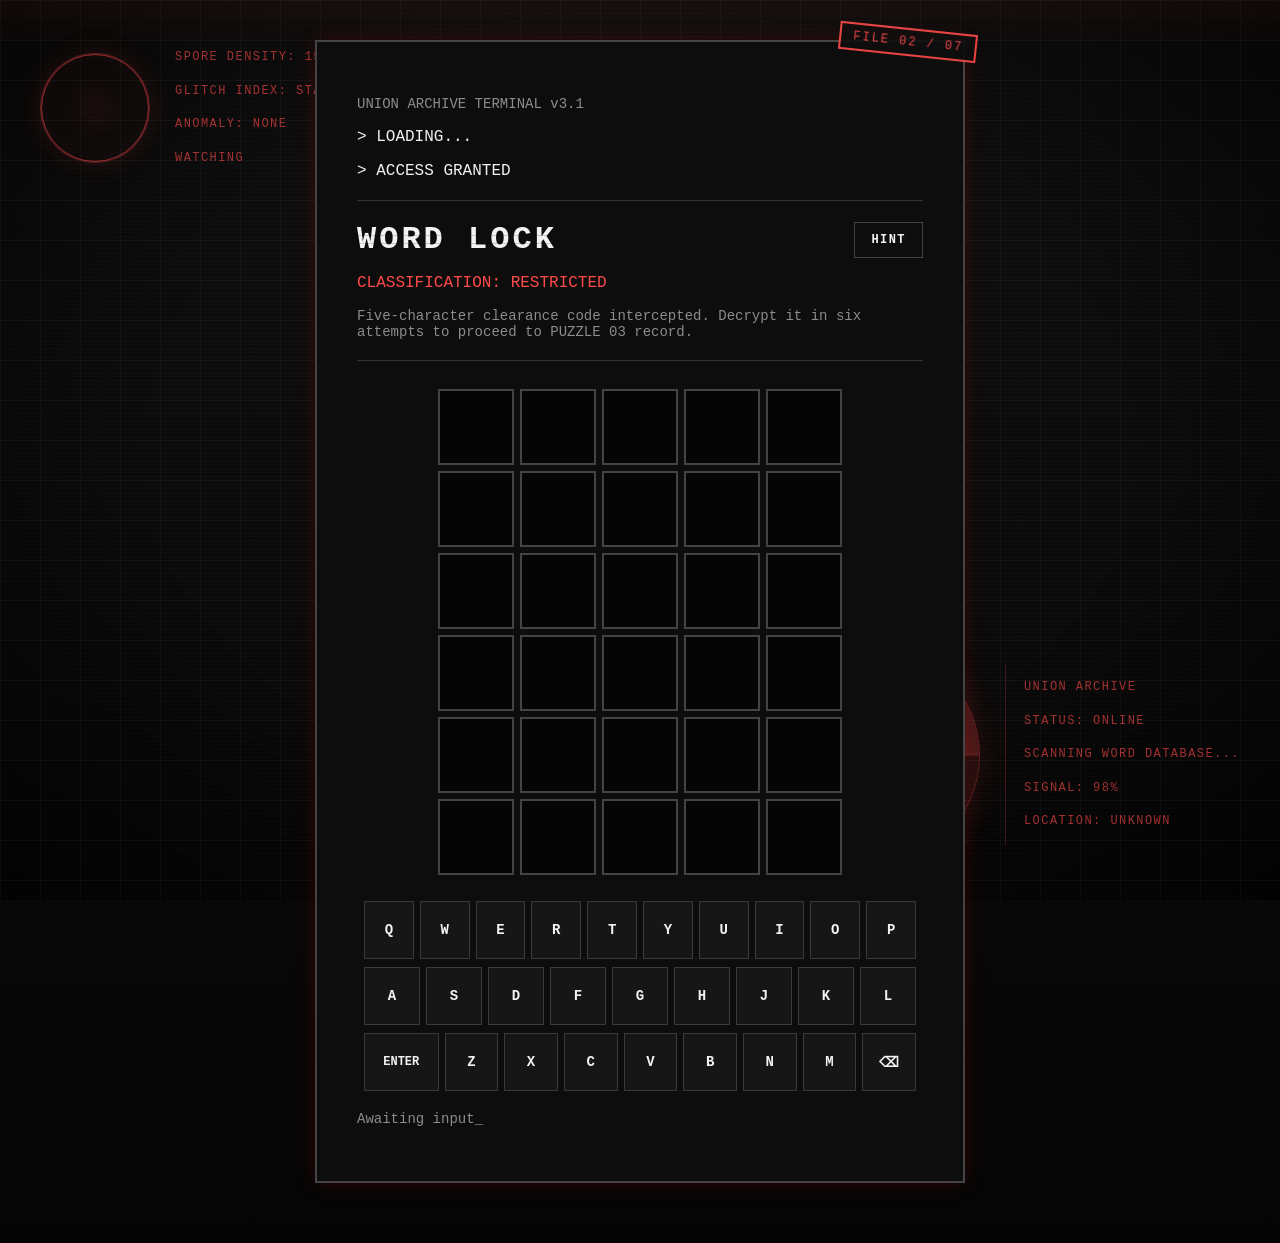
==== commit 94097026: "Update index.html" ====
--- a/index.html
+++ b/index.html
@@ -55,7 +55,7 @@
     <div class="stamp">FILE 02 / 07</div>
 
     <p class="small">UNION ARCHIVE TERMINAL v3.1</p>
-    <p>&gt; CONNECTING...</p>
+    <p>&gt; LOADING...</p>
     <p>&gt; ACCESS GRANTED</p>
 
     <hr>
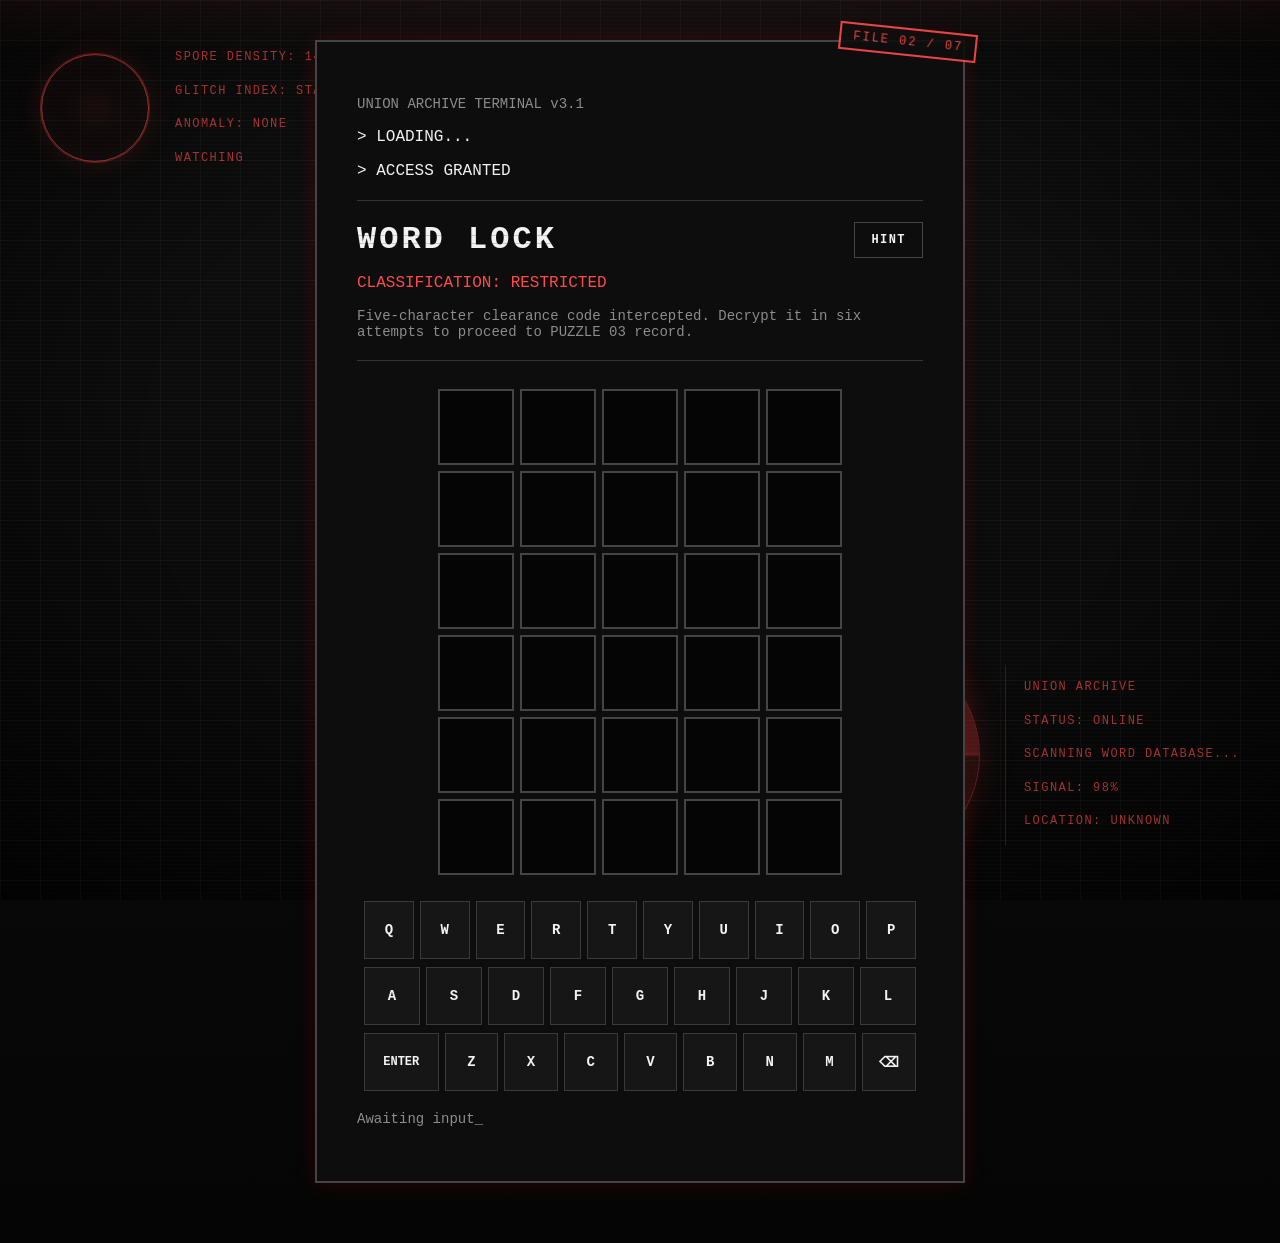
==== commit 778981c3: "Update index.html" ====
--- a/index.html
+++ b/index.html
@@ -3,7 +3,7 @@
 <head>
 <meta charset="utf-8">
 <meta name="viewport" content="width=device-width, initial-scale=1">
-<title>UNION ARCHIVE // FILE 02 — WORD LOCK</title>
+<title>UNION ARCHIVE // FILE 01 — WORD LOCK</title>
 <link rel="preconnect" href="https://fonts.googleapis.com">
 <link href="https://fonts.googleapis.com/css2?family=Share+Tech+Mono&display=swap" rel="stylesheet">
 <link rel="stylesheet" href="style.css">
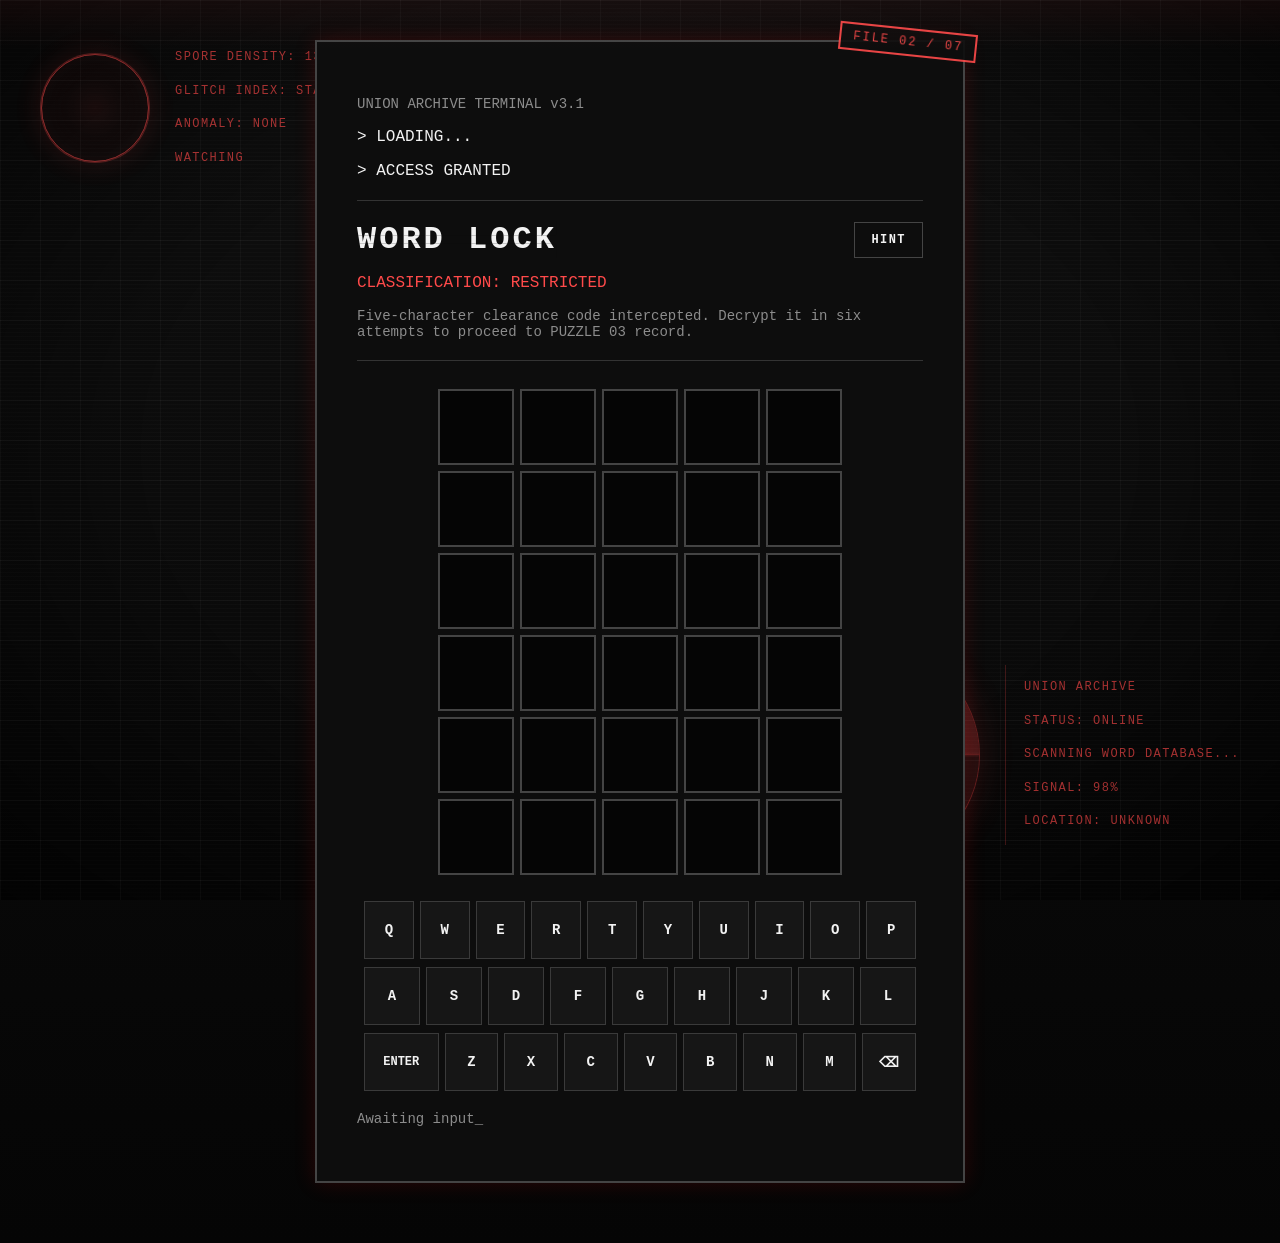
==== commit d16ddd5a: "Update index.html" ====
--- a/index.html
+++ b/index.html
@@ -3,7 +3,7 @@
 <head>
 <meta charset="utf-8">
 <meta name="viewport" content="width=device-width, initial-scale=1">
-<title>UNION ARCHIVE // FILE 01 — WORD LOCK</title>
+<title>UNION ARCHIVE // FILE 01</title>
 <link rel="preconnect" href="https://fonts.googleapis.com">
 <link href="https://fonts.googleapis.com/css2?family=Share+Tech+Mono&display=swap" rel="stylesheet">
 <link rel="stylesheet" href="style.css">
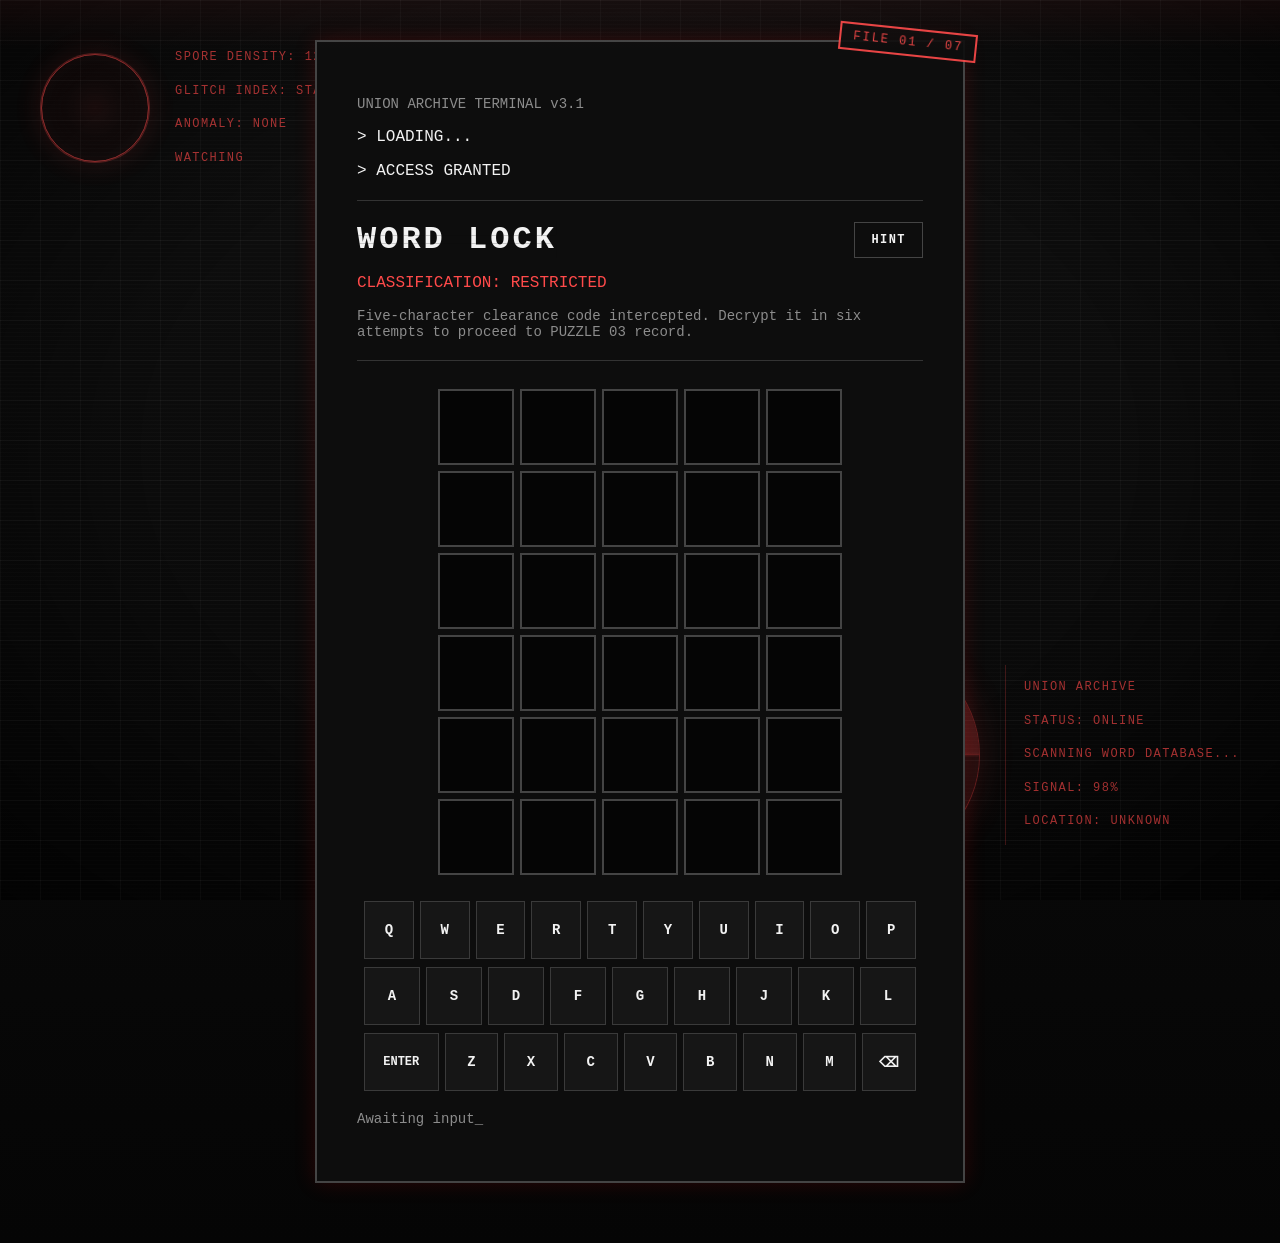
==== commit eccc1f91: "Update index.html" ====
--- a/index.html
+++ b/index.html
@@ -52,7 +52,7 @@
 <div class="wrap">
 <div class="box">
 
-    <div class="stamp">FILE 02 / 07</div>
+    <div class="stamp">FILE 01 / 07</div>
 
     <p class="small">UNION ARCHIVE TERMINAL v3.1</p>
     <p>&gt; LOADING...</p>
